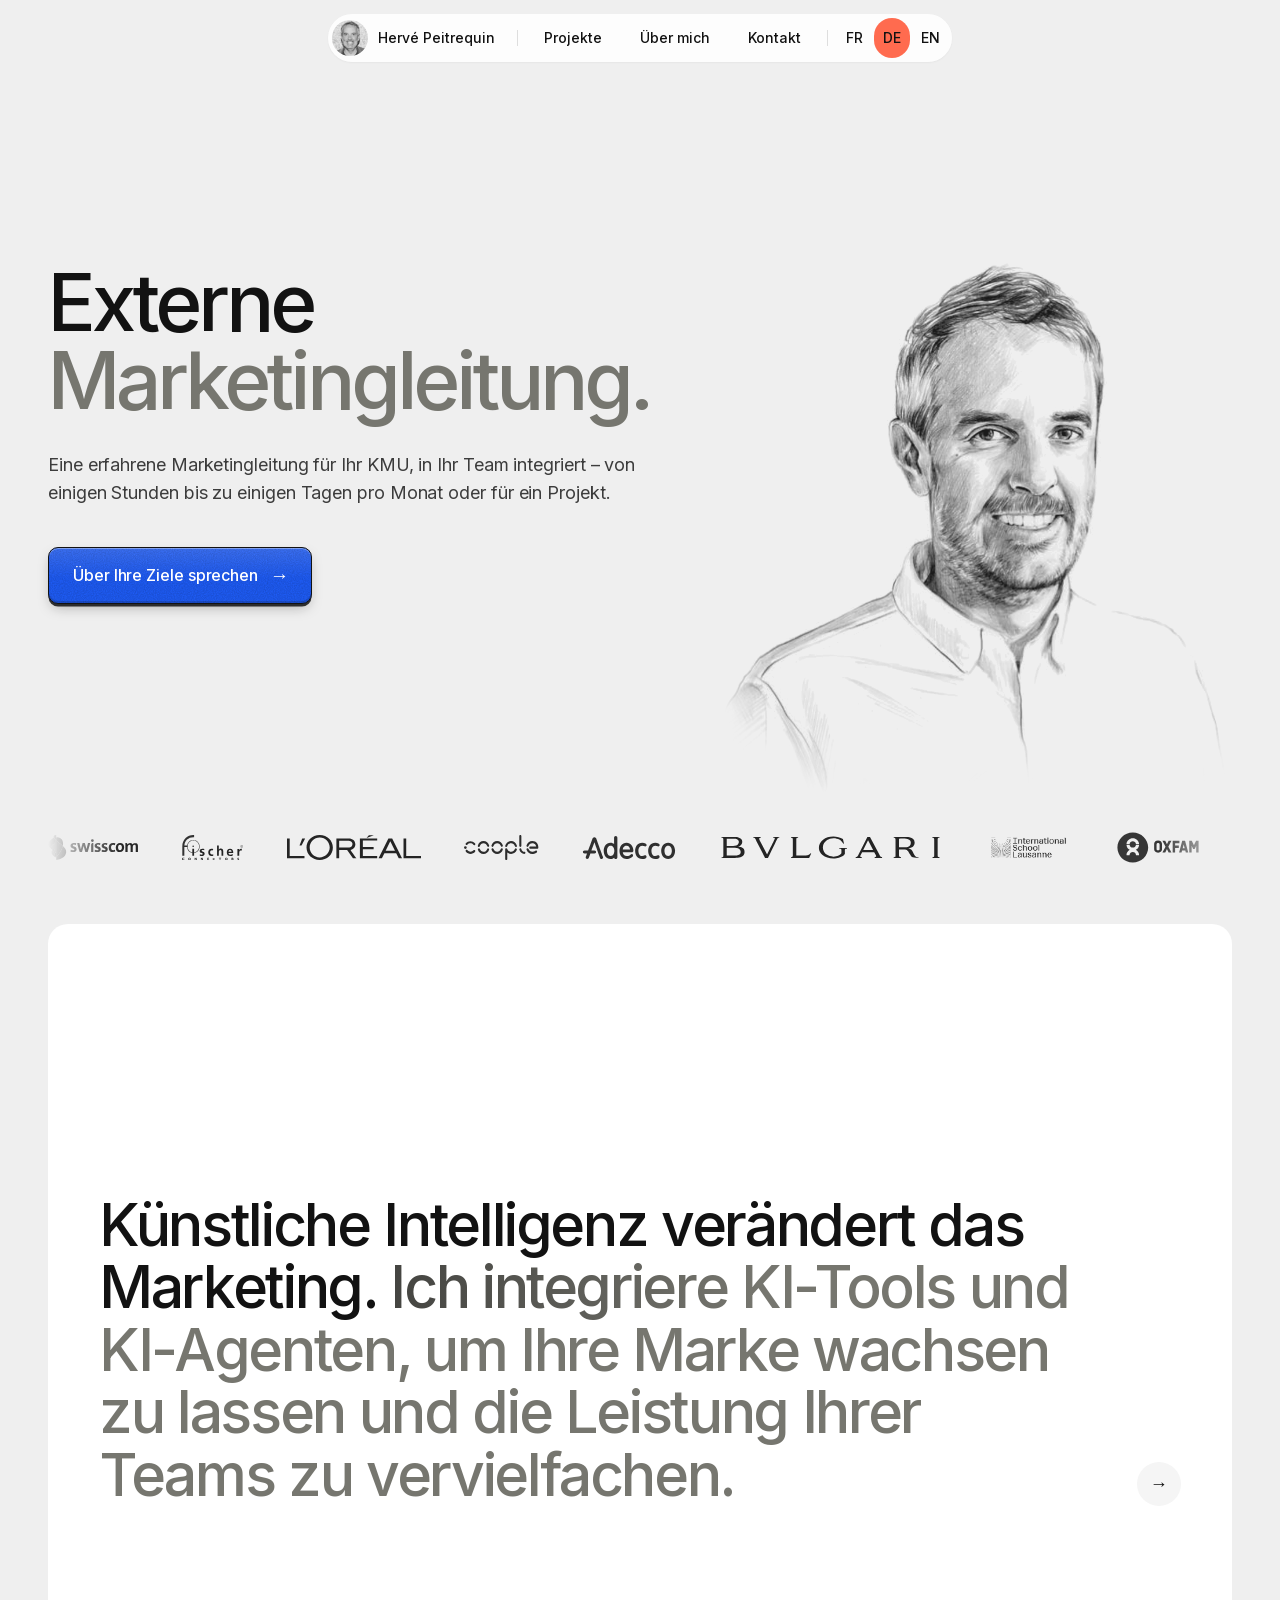
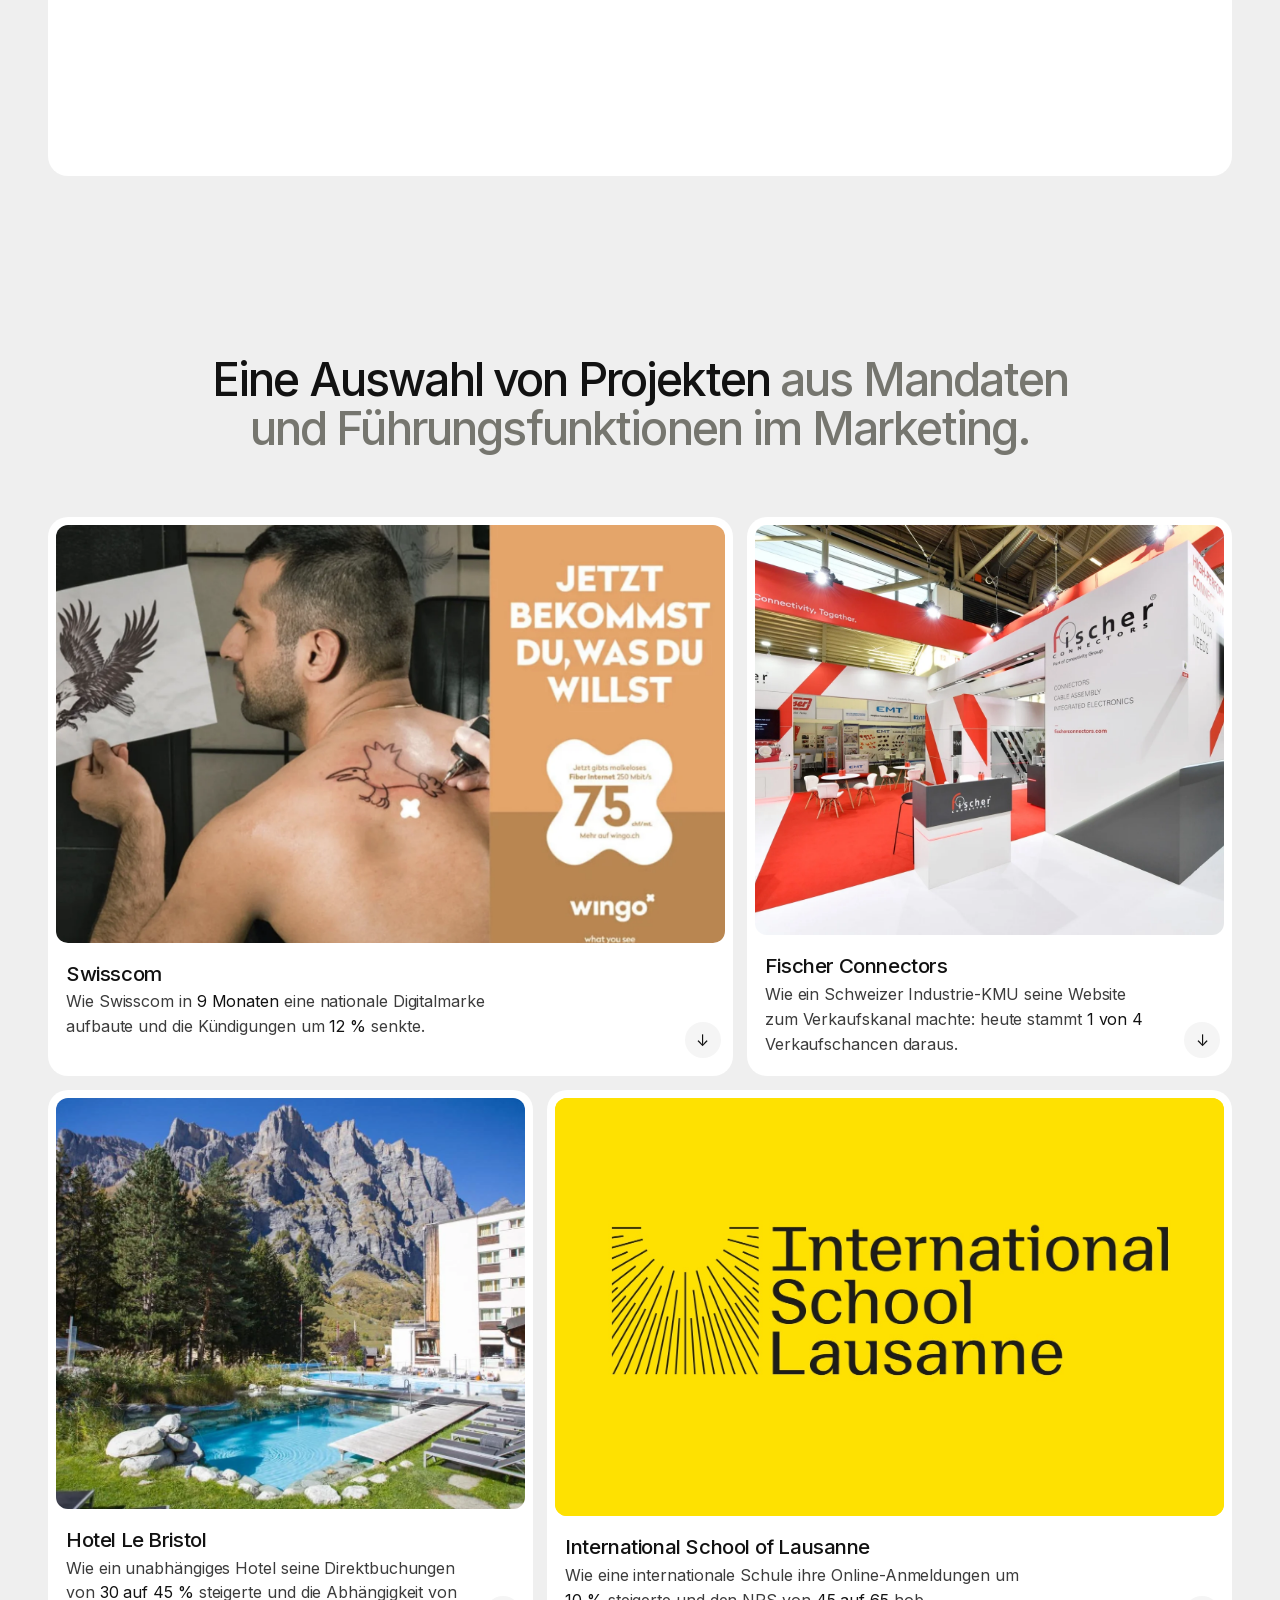
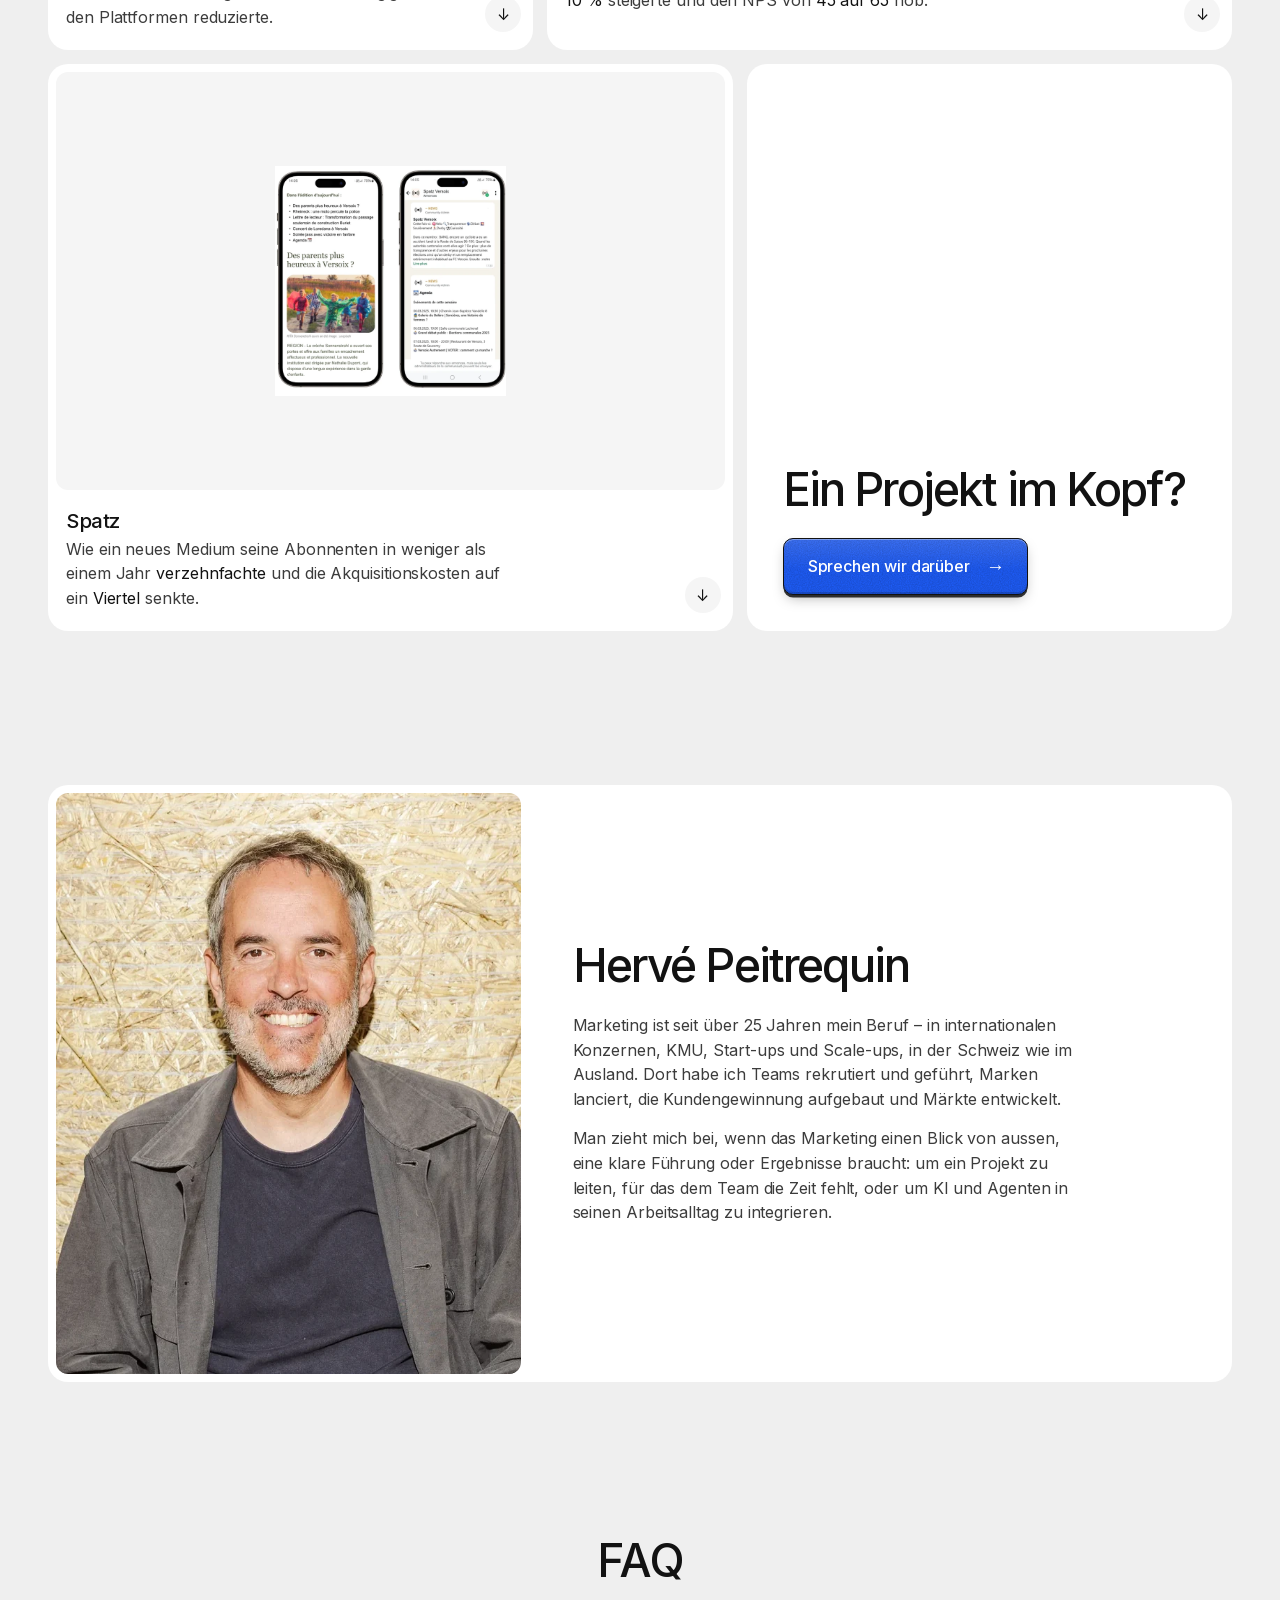
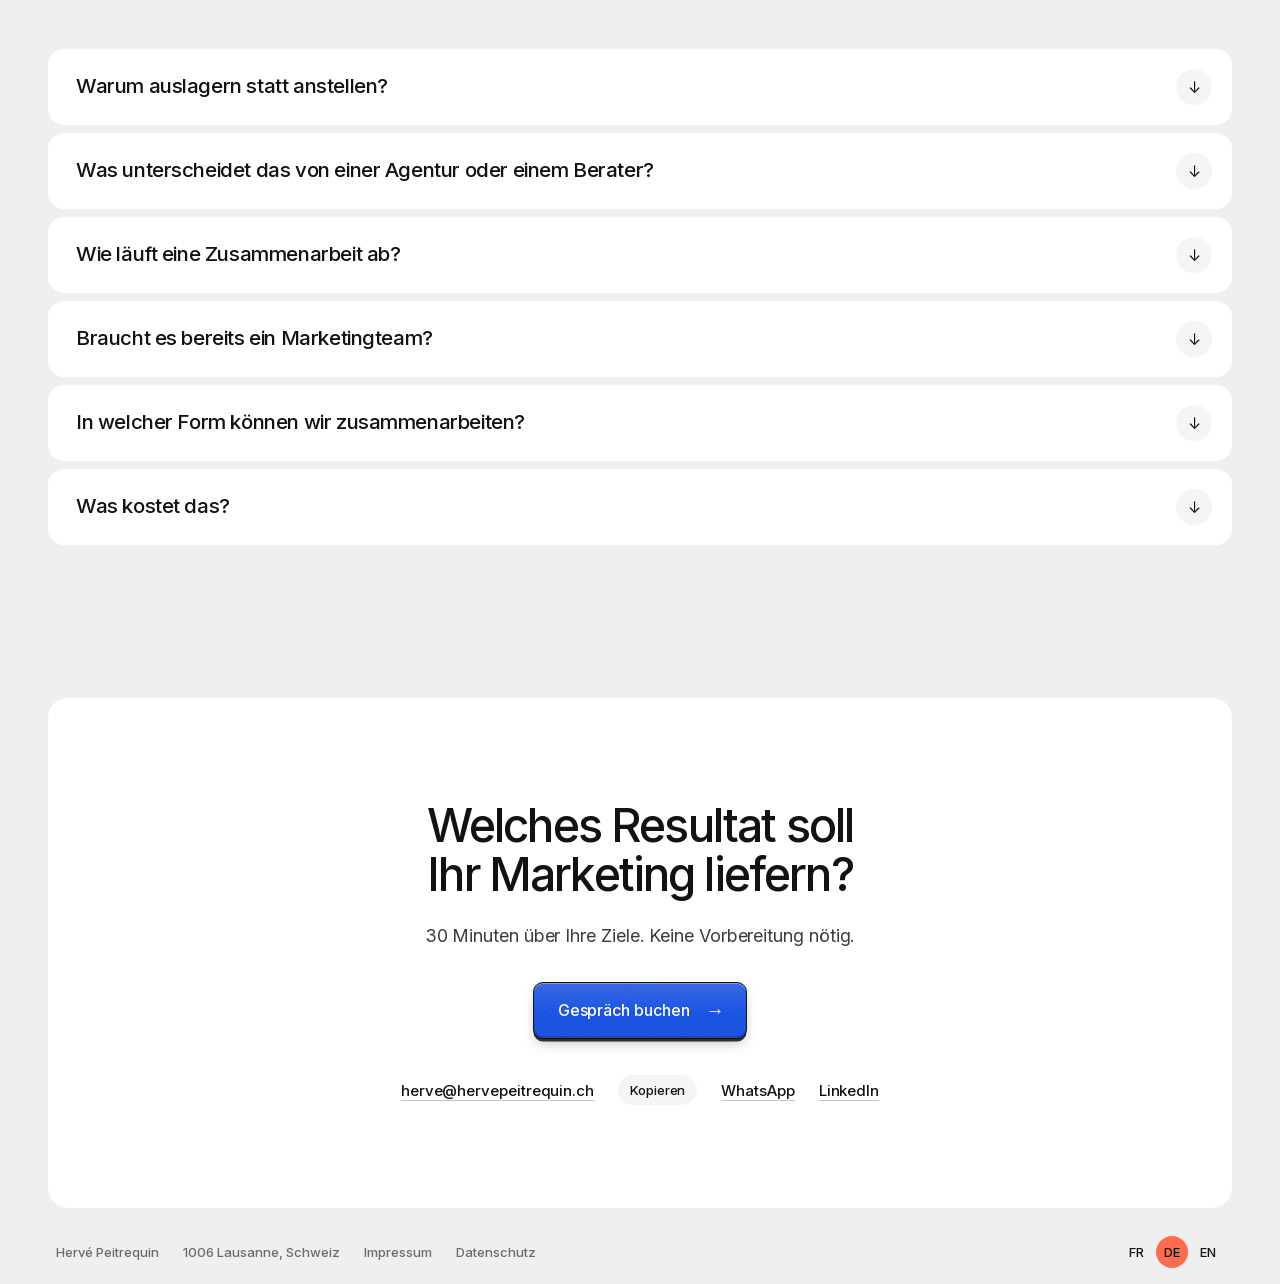
==== de/index.html @ a37f2e9f "Aperçu 1A·x — copie statique du site pour consultation publique Co-Authored-By: Claude Opus 5.5 <nor" ====
<!DOCTYPE html>
<html lang="de-CH">
<head>
<meta name="robots" content="noindex">
<meta charset="UTF-8">
<meta name="viewport" content="width=device-width, initial-scale=1.0">
<title>Externe Marketingleitung in der Schweiz | Hervé Peitrequin</title>
<meta name="description" content="Eine erfahrene Marketingleitung, einige Tage pro Monat in Ihr Team integriert, ohne eine Stelle zu schaffen. Für KMU in der Deutsch- und Westschweiz.">
<meta property="og:title" content="Externe Marketingleitung in der Schweiz | Hervé Peitrequin">
<meta property="og:description" content="Eine erfahrene Marketingleitung, einige Tage pro Monat in Ihr Team integriert, ohne eine Stelle zu schaffen. Für KMU in der Deutsch- und Westschweiz.">
<meta property="og:type" content="website">
<meta property="og:image" content="https://marketing-studio-v20.vercel.app/og-v19e.png">
<meta property="og:image:width" content="1200">
<meta property="og:image:height" content="630">
<meta property="og:site_name" content="Hervé Peitrequin">
<meta property="og:locale" content="de_CH">
<link rel="alternate" hreflang="fr" href="https://hervepeitrequin.ch/">
<link rel="alternate" hreflang="de" href="https://hervepeitrequin.ch/de/">
<link rel="alternate" hreflang="en" href="https://hervepeitrequin.ch/en/">
<link rel="alternate" hreflang="x-default" href="https://hervepeitrequin.ch/">
<link rel="icon" href="../favicon.ico?v=29" sizes="any">
<link rel="icon" type="image/svg+xml" href="../favicon-h.svg?v=29">
<link rel="icon" type="image/png" sizes="32x32" href="../favicon-h-32.png?v=29">
<link rel="apple-touch-icon" href="../apple-touch-icon-h.png?v=29">
<link rel="manifest" href="../site.webmanifest">
<meta name="theme-color" content="#EFEFEF">
<script>
/* langue auto : à l'arrivée sur « / », on suit la langue du navigateur
   (fr → reste, de → /de/, sinon → /en/). Un choix manuel dans le menu
   est mémorisé et prime ; la navigation interne ne redirige jamais. */
(function () {
  var CLE = 'langue';
  function lire() { try { return localStorage.getItem(CLE); } catch (e) { return null; } }
  document.addEventListener('click', function (e) {
    var a = e.target.closest && e.target.closest('a.lang');
    if (a) { try { localStorage.setItem(CLE, a.getAttribute('hreflang')); } catch (err) {} }
  });
  return; /* pas de redirection hors de « / » */
  if (/bot|crawl|spider|slurp|preview|facebookexternalhit|whatsapp/i.test(navigator.userAgent)) return;
  try { if (document.referrer && new URL(document.referrer).origin === location.origin) return; } catch (e) {}
  var cible = lire();
  if (!cible) {
    var langs = navigator.languages && navigator.languages.length ? navigator.languages : [navigator.language || ''];
    cible = 'en';
    for (var i = 0; i < langs.length; i++) {
      var l = String(langs[i]).toLowerCase().slice(0, 2);
      if (l === 'fr' || l === 'de' || l === 'en') { cible = l; break; }
    }
  }
  if (cible === 'de') location.replace('/de/' + location.search + location.hash);
  else if (cible === 'en') location.replace('/en/' + location.search + location.hash);
})();
</script>
<link rel="stylesheet" href="../1a.css">
<script type="application/ld+json">
{
  "@context": "https://schema.org",
  "@type": "Person",
  "name": "Hervé Peitrequin",
  "jobTitle": "Externe Marketingleitung",
  "address": { "@type": "PostalAddress", "addressLocality": "Lausanne", "addressCountry": "CH" }
}
</script>
</head>
<body class="v1a">


<!-- le menu-terminal : un petit objet d'interface, centré, collant -->
<nav class="term ui" aria-label="Hauptnavigation">
  <a class="profil" href="#" aria-label="Hervé Peitrequin — Seitenanfang">
    <img src="../images/portrait-rond.webp" alt="" width="36" height="36">
    <span class="profil-nom">Hervé Peitrequin</span>
  </a>
  <span class="sep" aria-hidden="true"></span>
  <a href="#projets" data-cible="projets">Projekte</a>
  <a href="#a-propos" data-cible="a-propos">Über mich</a>
  <a href="#contact" data-cible="contact">Kontakt</a>
  <span class="sep" aria-hidden="true"></span>
  <a class="lang" href="../" hreflang="fr" lang="fr">FR</a>
  <a class="lang langue-active" href="../de/" hreflang="de" lang="de" aria-current="page">DE</a>
  <a class="lang" href="../en/" hreflang="en" lang="en">EN</a>
</nav>

<main>

  <!-- hero -->
  <header class="hero">
    <div class="hero-centre">
      <h1 class="display"><span class="ligne">Externe</span> <span class="ligne gris">Marketingleitung.</span></h1>
      <p>Eine erfahrene Marketingleitung für Ihr KMU, in Ihr Team integriert – von einigen Stunden bis zu einigen Tagen pro Monat oder für ein Projekt.</p>
      <div class="hero-cta">
        <a class="btn" href="#contact">Über Ihre Ziele sprechen</a>
      </div>
    </div>
    <img class="hero-dessin" src="../images/portrait-dessin.webp" srcset="../images/portrait-dessin-1x.webp 880w, ../images/portrait-dessin.webp 1760w" sizes="(min-aspect-ratio: 1/1) 46vw, 80vw" width="1760" height="1868" alt="Gezeichnetes Porträt von Hervé Peitrequin">
    <div class="hero-logos" role="list" aria-label="Referenzen">
      <img role="listitem" src="../images/logos/swisscom.svg" alt="Swisscom">
      <img role="listitem" src="../images/logos/fischer.svg" alt="Fischer Connectors">
      <img role="listitem" src="../images/logos/loreal.svg" alt="L'Oréal">
      <img role="listitem" src="../images/logos/coople.svg" alt="Coople">
      <img role="listitem" src="../images/logos/adecco.svg" alt="Adecco">
      <img role="listitem" src="../images/logos/bulgari.svg" alt="Bulgari">
      <img role="listitem" src="../images/logos/isl.png" alt="International School of Lausanne" class="lg-haut">
      <img role="listitem" src="../images/logos/oxfam.svg" alt="Oxfam" class="lg-haut">
      <img role="listitem" src="../images/logos/vaud.svg" alt="Kanton Waadt" class="lg-vaud">
    </div>
  </header>

  <!-- le marketing accéléré : une carte qui se déplie -->
  <section class="ia" id="marketing-accelere" aria-label="Beschleunigtes Marketing">
    <div class="ia-carte rv">
      <button class="ia-tete" type="button" aria-expanded="false" aria-controls="ia-details">
        <span class="ia-texte">Künstliche Intelligenz verändert das Marketing. <span class="gris">Ich integriere KI-Tools und KI-Agenten, um Ihre Marke wachsen zu lassen und die Leistung Ihrer Teams zu vervielfachen.</span></span>
        <span class="ia-fleche" aria-hidden="true">→</span>
      </button>
      <div class="ia-details" id="ia-details">
        <div class="ia-in">
          <h2 class="ia-titre">Was ich anbiete</h2>
          <ul class="ia-points">
          <li><h3 class="ia-pt">Potenzial erkennen</h3><p>Ihre Marketingaufgaben, Tools und Daten durchgehen, um zu sehen, wo KI realistisch Zeit spart.</p></li>
          <li><h3 class="ia-pt">Workshop mit Ihrem Team</h3><p>Gemeinsam zwei oder drei Anwendungsfälle auswählen, priorisieren und die ersten Schritte festlegen.</p></li>
          <li><h3 class="ia-pt">Erster Prototyp</h3><p>Ein erster Workflow, an Ihren echten Fällen getestet, zeigt schnell, ob die Idee trägt.</p></li>
          <li><h3 class="ia-pt">Agentische Workflows</h3><p>Automatisches Reporting, Nachfassen von Leads, Anpassung von Inhalten in mehrere Sprachen. Jeder Workflow hat eine klare Aufgabe und eine Person, die gegenliest.</p></li>
          <li><h3 class="ia-pt">Integration in Ihre Tools</h3><p>Die Workflows sind mit den Tools verbunden, die Ihr Team bereits nutzt: CRM, Website, E-Mail, Kampagnentools.</p></li>
          <li><h3 class="ia-pt">Schulung und Begleitung</h3><p>Ihr Team lernt, diese Tools zu nutzen, zu kontrollieren und anzupassen. Datenschutz (nDSG) und Nutzungsregeln werden von Anfang an festgelegt.</p></li>
          </ul>
        </div>
      </div>
    </div>
  </section>

  <!-- après les deux slides : défilement normal -->
  <div class="suite">

  <!-- projets : cinq cas dépliables -->
  <section id="projets" data-zone="projets" aria-label="Projekte">
    <h2 class="intro rv">Eine Auswahl von Projekten <span class="gris">aus Mandaten und Führungsfunktionen im Marketing.</span></h2>
    <div class="bento">

    <article class="box depliable b-7 rv" id="wingo">
      <button class="fermer-btn" aria-controls="d-wingo">Schliessen <span class="croix">×</span></button>
      <button class="box-tete" aria-expanded="false" aria-controls="d-wingo">
        <span class="ui">Swisscom</span>
        <span class="apercu"><img src="../images/projects/wingo.webp" alt="Plakat der Wingo-Kampagne «Jetzt bekommst du, was du willst» in einem Tattoo-Studio" width="1598" height="1128" loading="lazy"></span>
        <p class="accroche">Wie Swisscom in <strong>9 Monaten</strong> eine nationale Digitalmarke aufbaute und die Kündigungen um <strong>12&nbsp;%</strong> senkte.</p>
        <span class="plus fleche" aria-hidden="true">↓</span>
      </button>
      <div class="box-detail" id="d-wingo" aria-hidden="true">
        <div>
          <div class="detail-in">
            <img src="../images/projects/wingo.webp" alt="Plakat der Wingo-Kampagne «Jetzt bekommst du, was du willst» in einem Tattoo-Studio" width="1598" height="1128" loading="lazy">
            <p class="mission">Eine nationale Digitalmarke entwickeln und lancieren.</p>
            <div class="detail-blocs-3">
              <div>
                <h3 class="ui">Ausgangslage</h3>
                <p>Mit dem Aufkommen der Billiganbieter stieg der Druck auf Swisscom — und damit das Risiko, die preissensibelsten Kunden zu verlieren. Um dieser Konkurrenz zu begegnen, ohne die Hauptmarke zu schwächen, musste der Konzern rasch ein eigenständiges Angebot für den gesamten Schweizer Markt schaffen.</p>
              </div>
              <div>
                <h3 class="ui">Beitrag</h3>
                <p>Bei Swisscom: Aufbau und Lancierung von Wingo innert weniger Monate — Positionierung, Markenentwicklung, nationale Kampagne in den drei Sprachregionen, Steuerung der Agenturen und Aufbau eines sechsköpfigen Digitalteams. Eine Retentionsstrategie auf Basis von Personas und Customer Journeys senkte anschliessend den Churn um 12&nbsp;%.</p>
              </div>
              <div>
                <h3 class="ui">Resultate</h3>
                <ul class="chiffres">
              <li>Nationale Marke in 9 Monaten lanciert</li>
              <li>25 % Bekanntheit in der Kernzielgruppe nach 6 Monaten</li>
              <li>Mehrere zehntausend Kunden im ersten Jahr gewonnen</li>
              <li>Kündigungen dank Loyalisierungsstrategie um 12 % gesenkt</li>
                </ul>
              </div>
            </div>
            <section class="campagne" aria-label="Die Lancierungskampagne">
              <h3 class="ui">Die Lancierungskampagne</h3>
              <p class="campagne-intro">Gemeinsam mit der Agentur Rod entwickelt, wurde die Kampagne integriert für Werbung, Online, Social Media und Public Relations konzipiert – konsequent auf ein einziges Versprechen ausgerichtet: «What you see is what you get».</p>
              <div class="campagne-phases">
                <figure>
                  <img src="../images/projects/wingo-teasing.webp" alt="Teaser-Plakat «Schluss damit.» mit dem Hinweis Coming soon in einem Bahnhof" width="620" height="349" loading="lazy">
                  <figcaption><span class="ui">Phase 1 · Teaser vor der Lancierung</span><p>Eine Woche lang forderte eine Kampagne ohne Absender in markigen Lettern «Schluss damit.»: das Date, das in echt weniger frisch wirkt als auf dem Profil, das Kleid, das am Model besser aussieht. Diese Lücke zwischen Versprechen und Realität, an die wir uns gewöhnt haben, griffen mehrere Medien auf, bevor klar war, wer dahintersteckt.</p></figcaption>
                </figure>
                <figure>
                  <img src="../images/projects/wingo-lancement.webp" alt="Lancierungsplakat von Wingo «Schluss damit.»: ein echter Burger neben dem Bild auf der Verpackung, Fiber Internet für 75 Franken" width="620" height="295" loading="lazy">
                  <figcaption><span class="ui">Phase 2 · Lancierung</span><p>Am 1. April 2015 gibt sich die Marke zu erkennen: Wingo, «What you see is what you get». Kein Kleingedrucktes, keine Vertragslaufzeit, dafür viel Speed und ein Preis ohne versteckte Kosten. Plakate, Inserate, Spot, Online und Social Media folgen derselben Mechanik: das Versprechen wird gehalten, genau das, was man sieht.</p></figcaption>
                </figure>
              </div>
              <figure class="video">
                <div class="video-cadre"><iframe src="https://www.youtube-nocookie.com/embed/JeYMP54jAwg?rel=0" title="Wingo — Wingo hält, was Wingo verspricht" loading="lazy" allow="accelerometer; autoplay; clipboard-write; encrypted-media; gyroscope; picture-in-picture; web-share" referrerpolicy="strict-origin-when-cross-origin" allowfullscreen></iframe></div>
                <figcaption class="ui">Der Lancierungsspot</figcaption>
              </figure>
            </section>
          </div>
        </div>
      </div>
    </article>

    <article class="box depliable b-5 rv" id="fischer">
      <button class="fermer-btn" aria-controls="d-fischer">Schliessen <span class="croix">×</span></button>
      <button class="box-tete" aria-expanded="false" aria-controls="d-fischer">
        <span class="ui">Fischer Connectors</span>
        <span class="apercu"><img src="../images/projects/fischer-connectors.webp" alt="Stand von Fischer Connectors an der Messe Electronica" width="1600" height="1120" loading="lazy"></span>
        <p class="accroche">Wie ein Schweizer Industrie-KMU seine Website zum Verkaufskanal machte: heute stammt <strong>1 von 4</strong> Verkaufschancen daraus.</p>
        <span class="plus fleche" aria-hidden="true">↓</span>
      </button>
      <div class="box-detail" id="d-fischer" aria-hidden="true">
        <div>
          <div class="detail-in">
            <img src="../images/projects/fischer-connectors.webp" alt="Stand von Fischer Connectors an der Messe Electronica" width="1600" height="1120" loading="lazy">
            <p class="mission">Digital zum Verkaufskanal machen.</p>
            <div class="detail-blocs-3">
              <div>
                <h3 class="ui">Ausgangslage</h3>
                <p>Das Schweizer Industrieunternehmen verfügte über international anerkannte Produkte, wuchs aber weitgehend über traditionelle Kanäle. Ingenieure und Einkäufer suchten ihre Lösungen längst online — ohne dass das Unternehmen sie dort abholen und in Verkaufschancen verwandeln konnte.</p>
              </div>
              <div>
                <h3 class="ui">Beitrag</h3>
                <p>Bei Fischer Connectors: Kundeninterviews, Personas, Schärfung der Positionierung und komplette Neugestaltung des digitalen Auftritts. Ein Produkt-Selektor erleichtert seither die technische Auswahl. Digital wurde so zum permanenten Kanal für qualifizierte Anfragen an den Verkauf.</p>
              </div>
              <div>
                <h3 class="ui">Resultate</h3>
                <ul class="chiffres">
              <li>300 qualifizierte Anfragen pro Jahr für den Verkauf generiert</li>
              <li>Jede vierte Verkaufschance stammt von der Website</li>
              <li>40 % Nutzung des Produkt-Selektors erreicht</li>
                </ul>
              </div>
            </div>
          </div>
        </div>
      </div>
    </article>

    <article class="box depliable b-5 rv" id="bristol">
      <button class="fermer-btn" aria-controls="d-bristol">Schliessen <span class="croix">×</span></button>
      <button class="box-tete" aria-expanded="false" aria-controls="d-bristol">
        <span class="ui">Hotel Le Bristol</span>
        <span class="apercu"><img src="../images/projects/hotel-bristol.webp" alt="Thermalbäder des Hotels Le Bristol in Leukerbad mit Blick auf die Gemmi-Felswände" width="1280" height="853" loading="lazy"></span>
        <p class="accroche">Wie ein unabhängiges Hotel seine Direktbuchungen von <strong>30 auf 45&nbsp;%</strong> steigerte und die Abhängigkeit von den Plattformen reduzierte.</p>
        <span class="plus fleche" aria-hidden="true">↓</span>
      </button>
      <div class="box-detail" id="d-bristol" aria-hidden="true">
        <div>
          <div class="detail-in">
            <img src="../images/projects/hotel-bristol.webp" alt="Thermalbäder des Hotels Le Bristol in Leukerbad mit Blick auf die Gemmi-Felswände" width="1280" height="853" loading="lazy">
            <p class="mission">Die Direktbuchungen ausbauen.</p>
            <div class="detail-blocs-3">
              <div>
                <h3 class="ui">Ausgangslage</h3>
                <p>Ein wachsender Teil der Buchungen lief über die grossen Plattformen — auf Kosten der Marge und mit zunehmender Abhängigkeit von externen Vermittlern. Das Hotel musste die Beziehung zu seinen Gästen zurückgewinnen und den Anteil der Direktbuchungen erhöhen.</p>
              </div>
              <div>
                <h3 class="ui">Beitrag</h3>
                <p>Im Rahmen eines Mandats: Neugestaltung des Buchungswegs entlang der Erwartungen der Gäste, bessere Sichtbarkeit des Hauses und einfacherer Zugang zum Angebot. Der neue Ansatz stärkte den Direktkanal und steigerte die Besucherzahlen der Website nach dem Start um 15&nbsp;%.</p>
              </div>
              <div>
                <h3 class="ui">Resultate</h3>
                <ul class="chiffres">
              <li>Direktbuchungen innert eines Jahres von 30 auf 45 % gesteigert</li>
              <li>Zehntausende Franken an Kommissionen pro Jahr eingespart</li>
              <li>15 % mehr Website-Besuche ab dem Start</li>
                </ul>
              </div>
            </div>
          </div>
        </div>
      </div>
    </article>

    <article class="box depliable b-7 rv" id="isl">
      <button class="fermer-btn" aria-controls="d-isl">Schliessen <span class="croix">×</span></button>
      <button class="box-tete" aria-expanded="false" aria-controls="d-isl">
        <span class="ui">International School of Lausanne</span>
        <span class="apercu apercu-jaune"><img src="../images/projects/isl-logo-jaune-1600.jpg" alt="Logo der International School of Lausanne, schwarz auf Gelb, mit ihrer Sonne" width="1600" height="1600" loading="lazy"></span>
        <p class="accroche">Wie eine internationale Schule ihre Online-Anmeldungen um <strong>10&nbsp;%</strong> steigerte und den NPS von <strong>45 auf 65</strong> hob.</p>
        <span class="plus fleche" aria-hidden="true">↓</span>
      </button>
      <div class="box-detail" id="d-isl" aria-hidden="true">
        <div>
          <div class="detail-in">
            <img class="detail-jaune" src="../images/projects/isl-logo-jaune-1600.jpg" alt="Logo der International School of Lausanne, schwarz auf Gelb, mit ihrer Sonne" width="1600" height="1600" loading="lazy">
            <p class="mission">Die Anziehungskraft bei lokalen Familien stärken.</p>
            <div class="detail-blocs-3">
              <div>
                <h3 class="ui">Ausgangslage</h3>
                <p>Trotz ausgezeichnetem Ruf bei internationalen Familien gelang es der Schule kaum, mehr Kinder aus der lokalen Gemeinschaft zu gewinnen. Ihr Auftritt wirkte institutionell und in die Jahre gekommen — während der gelebte Alltag modern, offen und von einer engagierten Gemeinschaft getragen war.</p>
              </div>
              <div>
                <h3 class="ui">Beitrag</h3>
                <p>In der Schule: Neupositionierung in einem Prozess mit Lehrpersonen, Schülerinnen, Schülern und Familien. Die Arbeit schärfte, was die Schule besonders macht — und übersetzte es in eine neue Identität, neue Botschaften und einen kohärenteren digitalen Auftritt mit mehr Anziehungskraft für neue Familien.</p>
              </div>
              <div>
                <h3 class="ui">Resultate</h3>
                <ul class="chiffres">
              <li>10 % mehr Online-Anmeldungen</li>
              <li>NPS von 45 auf 65 gesteigert</li>
              <li>30 % mehr Aufnahmegesuche</li>
              <li>Anteil lokaler Familien an den Neuanmeldungen von 15 auf 25 % erhöht</li>
                </ul>
              </div>
            </div>
            <section class="campagne identite" aria-label="Die neue Identität">
              <h3 class="ui">Die neue Identität</h3>
              <p class="campagne-intro">Eine Sonne, eine Schrift und ein Muster – überall eingesetzt, wo Familien der Schule begegnen: auf dem Campus, bei Schulartikeln, online.</p>
              <div class="identite-grille">
                <figure>
                  <img src="../images/projects/isl-typographie.jpg" alt="Alphabet der Schrift ISL Semi Serif, weiss und grün auf Schwarz, mit Pfeilen" width="800" height="800" loading="lazy">
                  <figcaption><span class="ui">Identität</span><p>Die Schrift ISL Semi Serif mit ihren Pfeilen</p></figcaption>
                </figure>
                <figure>
                  <img src="../images/projects/isl-soleil.jpg" alt="Edelstahlplatte mit der gravierten ISL-Sonne in einem Beet auf dem Campus" width="800" height="800" loading="lazy">
                  <figcaption><span class="ui">Identität</span><p>Die Sonne, in Edelstahl graviert</p></figcaption>
                </figure>
                <figure>
                  <img src="../images/projects/isl-motif.jpg" alt="Stofftasche mit grünem ISL-Muster und Sonnen" width="800" height="800" loading="lazy">
                  <figcaption><span class="ui">Identität</span><p>Das ISL-Muster mit seinen Sonnen auf den Schulartikeln</p></figcaption>
                </figure>
                <figure>
                  <img src="../images/projects/isl-signaletique.jpg" alt="Grauer Wegweiser: Auditorium, Reception, Library, Bus Station, mit Pfeilen" width="800" height="800" loading="lazy">
                  <figcaption><span class="ui">Campus</span><p>Die Signaletik auf dem Campus</p></figcaption>
                </figure>
                <figure>
                  <img src="../images/projects/isl-ecran.jpg" alt="Infobildschirm mit den Anlässen der Schule in Schwarz, Grün, Orange und Blau" width="800" height="800" loading="lazy">
                  <figcaption><span class="ui">Campus</span><p>Die Infobildschirme, eine Farbe pro Anlass</p></figcaption>
                </figure>
                <figure>
                  <img src="../images/projects/isl-mobile.jpg" alt="Mobile Website der ISL auf einem Smartphone: «People of ISL» und Porträts von Schülern" width="800" height="800" loading="lazy">
                  <figcaption><span class="ui">Digital</span><p>Die mobile Website, «People of ISL»</p></figcaption>
                </figure>
              </div>
            </section>
          </div>
        </div>
      </div>
    </article>

    <article class="box depliable b-7 rv" id="spatz">
      <button class="fermer-btn" aria-controls="d-spatz">Schliessen <span class="croix">×</span></button>
      <button class="box-tete" aria-expanded="false" aria-controls="d-spatz">
        <span class="ui">Spatz</span>
        <span class="apercu apercu-contenue"><img src="../images/projects/spatz.webp" alt="Spatz-App auf zwei Smartphones: lokale Ausgabe und Anzeigen-Feed von Versoix" width="640" height="640" loading="lazy"></span>
        <p class="accroche">Wie ein neues Medium seine Abonnenten in weniger als einem Jahr <strong>verzehnfachte</strong> und die Akquisitionskosten auf ein <strong>Viertel</strong> senkte.</p>
        <span class="plus fleche" aria-hidden="true">↓</span>
      </button>
      <div class="box-detail" id="d-spatz" aria-hidden="true">
        <div>
          <div class="detail-in">
            <img src="../images/projects/spatz.webp" alt="Spatz-App auf zwei Smartphones: lokale Ausgabe und Anzeigen-Feed von Versoix" width="640" height="640" loading="lazy">
            <p class="mission">Das Abo-Wachstum beschleunigen.</p>
            <div class="detail-blocs-3">
              <div>
                <h3 class="ui">Ausgangslage</h3>
                <p>Das junge Medium musste rasch beweisen, dass sein Geschäftsmodell trägt: genügend Abonnentinnen und Abonnenten gewinnen — zu Akquisitionskosten, die zu den Erträgen passen.</p>
              </div>
              <div>
                <h3 class="ui">Beitrag</h3>
                <p>Im Growth Management: eine Strategie aus Tests, konsequenter Messung und laufender Umschichtung der Budgets in die wirksamsten Kanäle. In weniger als einem Jahr verzehnfachte sich die Abonnentenzahl, die Akquisitionskosten sanken auf einen Viertel.</p>
              </div>
              <div>
                <h3 class="ui">Resultate</h3>
                <ul class="chiffres">
              <li>Abonnenten in weniger als einem Jahr verzehnfacht</li>
              <li>Basis von 1 500 auf 15 000 Abonnenten ausgebaut</li>
              <li>Akquisitionskosten von 8 auf 2 Franken geviertelt</li>
                </ul>
              </div>
            </div>
          </div>
        </div>
      </div>
    </article>

      <a class="box box-grad box-cta b-5 rv" href="#contact">
        <p class="cta-titre">Ein Projekt im Kopf?</p>
        <span class="btn">Sprechen wir darüber&nbsp;<span class="arr">→</span></span>
      </a>

    </div>
  </section>

  <!-- à propos : une bento dépliable -->
  <section class="apropos" id="a-propos" data-zone="a-propos" aria-label="Über mich">
    <div class="bio-grille">
      <div class="bio-texte rv">
        <div class="bio-tete">
          <img class="bio-photo" src="../images/portrait-serre.webp" alt="Porträt von Hervé Peitrequin" width="667" height="834" loading="lazy">
          <h2 class="titre">Hervé Peitrequin</h2>
        </div>
        <div class="bio-corps" id="bio-corps">
          <p>Marketing ist seit über 25 Jahren mein Beruf – in internationalen Konzernen, KMU, Start-ups und Scale-ups, in der Schweiz wie im Ausland. Dort habe ich Teams rekrutiert und geführt, Marken lanciert, die Kundengewinnung aufgebaut und Märkte entwickelt.</p>
          <p>Man zieht mich bei, wenn das Marketing einen Blick von aussen, eine klare Führung oder Ergebnisse braucht: um ein Projekt zu leiten, für das dem Team die Zeit fehlt, oder um KI und Agenten in seinen Arbeitsalltag zu integrieren.</p>
        </div>
        <button class="bio-plus fleche" type="button" aria-expanded="false" aria-controls="bio-corps" aria-label="Weiterlesen">↓</button>
      </div>
    </div>
  </section>

  <!-- FAQ : six bento dépliables -->
  <section class="faq" data-zone="a-propos" aria-label="FAQ">
    <h2 class="titre rv">FAQ</h2>
    <div class="bento">
      <article class="box depliable box-faq rv" id="faq-1">
        <button class="box-tete" aria-expanded="false" aria-controls="d-faq-1">
          <p class="accroche">Warum auslagern statt anstellen?</p>
          <span class="signe fleche" aria-hidden="true">↓</span>
        </button>
        <div class="box-detail" id="d-faq-1" aria-hidden="true">
          <div>
            <div class="detail-in">
              <p>Eine Marketingleitung zu rekrutieren dauert Monate und bindet Sie über Jahre — für einen Bedarf, der oft weder dauerhaft noch Vollzeit ist. Ein Mandat startet innert weniger Tage, bringt vom ersten Tag an Senior-Erfahrung mit und wird angepasst oder beendet, wie es Ihr Bedarf verlangt.</p>
            </div>
          </div>
        </div>
      </article>
      <article class="box depliable box-faq rv" id="faq-2">
        <button class="box-tete" aria-expanded="false" aria-controls="d-faq-2">
          <p class="accroche">Was unterscheidet das von einer Agentur oder einem Berater?</p>
          <span class="signe fleche" aria-hidden="true">↓</span>
        </button>
        <div class="box-detail" id="d-faq-2" aria-hidden="true">
          <div>
            <div class="detail-in">
              <p>Eine Agentur setzt Kampagnen um; ein Berater empfiehlt — und geht wieder. Ich sitze auf Ihrer Seite des Tisches: Ich gebe die Richtung vor, setze mit Ihren Teams und Agenturen um und stehe für die Resultate gerade.</p>
            </div>
          </div>
        </div>
      </article>
      <article class="box depliable box-faq rv" id="faq-3">
        <button class="box-tete" aria-expanded="false" aria-controls="d-faq-3">
          <p class="accroche">Wie läuft eine Zusammenarbeit ab?</p>
          <span class="signe fleche" aria-hidden="true">↓</span>
        </button>
        <div class="box-detail" id="d-faq-3" aria-hidden="true">
          <div>
            <div class="detail-in">
              <p>Ein erstes Gespräch von 30 Minuten über Ihre Ziele. Dann eine klare Offerte: Auftrag, Tage pro Monat, angestrebtes Resultat. Danach integriere ich mich, und es geht vorwärts — das Engagement wird angepasst oder beendet, sobald Sie es entscheiden.</p>
            </div>
          </div>
        </div>
      </article>
      <article class="box depliable box-faq rv" id="faq-4">
        <button class="box-tete" aria-expanded="false" aria-controls="d-faq-4">
          <p class="accroche">Braucht es bereits ein Marketingteam?</p>
          <span class="signe fleche" aria-hidden="true">↓</span>
        </button>
        <div class="box-detail" id="d-faq-4" aria-hidden="true">
          <div>
            <div class="detail-in">
              <p>Nein. Wenn Sie eines haben, führe ich es und bringe es weiter. Wenn nicht, stütze ich mich auf Ihre Agenturen und Partner — oder baue das schlanke Setup auf, das Sie brauchen.</p>
            </div>
          </div>
        </div>
      </article>
      <article class="box depliable box-faq rv" id="faq-5">
        <button class="box-tete" aria-expanded="false" aria-controls="d-faq-5">
          <p class="accroche">In welcher Form können wir zusammenarbeiten?</p>
          <span class="signe fleche" aria-hidden="true">↓</span>
        </button>
        <div class="box-detail" id="d-faq-5" aria-hidden="true">
          <div>
            <div class="detail-in">
              <p>Drei Formate, die sich kombinieren lassen:<br>
              <b>Laufend</b>: Ihre Marketingleitung, einige Tage pro Monat.<br>
              <b>Als Projekt</b>: eine Lancierung oder eine Neupositionierung, mit Anfang, Ende und Ziel.<br>
              <b>Als Transfer</b>: Ihr Team baut Kompetenzen auf, mit den richtigen Tools.<br>
              Das erste Gespräch von 30 Minuten dient dazu, das passende Format zu wählen.</p>
            </div>
          </div>
        </div>
      </article>
      <article class="box depliable box-faq rv" id="faq-6">
        <button class="box-tete" aria-expanded="false" aria-controls="d-faq-6">
          <p class="accroche">Was kostet das?</p>
          <span class="signe fleche" aria-hidden="true">↓</span>
        </button>
        <div class="box-detail" id="d-faq-6" aria-hidden="true">
          <div>
            <div class="detail-in">
              <p>Ein Mandat nach Mass: Sie wählen die Anzahl Tage, die Dauer und den Umfang – und passen sie an, wenn sich Ihr Bedarf ändert. Die Erfahrung einer Senior-Marketingleitung zum Preis einiger Tage pro Monat, ohne Vollzeitlohn und ohne Sozialabgaben. Ein beziffertes Angebot folgt nach dem ersten Gespräch.</p>
            </div>
          </div>
        </div>
      </article>
    </div>
  </section>

  <!-- contact -->
  <section class="contact" id="contact" data-zone="contact" aria-label="Kontakt">
    <div class="centre">
      <h2 class="titre rv">Welches Resultat soll Ihr Marketing liefern?</h2>
      <p class="rv">30 Minuten über Ihre Ziele. Keine Vorbereitung nötig.</p>
      <a class="btn rv" href="#" data-link="booking">Gespräch buchen&nbsp;<span class="arr">→</span></a>
      <p class="voies rv">
        <a class="lien" href="#" data-link="email" data-courriel>herve (at) hervepeitrequin.ch</a>
        <button class="copier" data-copier="" data-courriel data-copie="Kopiert ✓">Kopieren</button>
        <a class="lien" href="#" data-link="whatsapp">WhatsApp</a>
        <a class="lien" href="#" data-link="linkedin">LinkedIn</a>
      </p>
    </div>
    <footer>
      <p class="ui">
        <span>Hervé Peitrequin</span>
        <span>1006 Lausanne, Schweiz</span>
        <a href="../de/impressum.html">Impressum</a>
        <a href="../de/datenschutz.html">Datenschutz</a>
        <span class="langues" role="group" aria-label="Sprache">
          <a class="lang" href="../" hreflang="fr" lang="fr">FR</a>
          <a class="lang langue-active" href="../de/" hreflang="de" lang="de" aria-current="page">DE</a>
          <a class="lang" href="../en/" hreflang="en" lang="en">EN</a>
        </span>
      </p>
    </footer>
  </section>

  </div>

</main>


<script src="../config.js"></script>
<script>
/* la version allemande adapte le message WhatsApp pré-rempli */
window.SITE.whatsapp = "https://wa.me/" + window.SITE.whatsappNumero + "?text=" + encodeURIComponent("Guten Tag, ich würde gerne über ein Marketingprojekt für unsere Organisation sprechen.");
</script>
<script src="../home.js"></script>
<script>
/* bio sur mobile : un extrait, la suite au toucher — toute la bento
   ouvre et referme, pas seulement la flèche (un glisser n'est pas un toucher) */
(function () {
  var b = document.querySelector('.bio-plus'), t = document.querySelector('.bio-texte');
  if (!b || !t) return;
  var px = 0, py = 0;
  t.addEventListener('pointerdown', function (e) { px = e.clientX; py = e.clientY; });
  t.addEventListener('click', function (e) {
    if (getComputedStyle(b).display === 'none') return; /* laptop : tout est déjà visible */
    if (e.target.closest('a')) return;
    if (e.detail && (Math.abs(e.clientX - px) > 8 || Math.abs(e.clientY - py) > 8)) return;
    var ouvert = t.classList.toggle('bio-ouverte');
    b.setAttribute('aria-expanded', ouvert ? 'true' : 'false');
  });
})();
</script>

</body>
</html>
---- 1a.css ----
/* ============================================================
   1A — feuille unique, sobre, inspirée d'intmagic.com
   (remplace home.css + v36.css sur FR, DE et EN)

   · fond gris clair uni, sans trame ; les bento sont BLANCHES,
     posées dessus, sans filet ni surlignage
   · une seule police (Inter), des tailles peu nombreuses ; les
     grands titres en deux tons — encre puis gris —, le petit texte
     en encre
   · la couleur seulement par touches, avec un rôle fixe :
     voir le CODE COULEUR du bloc 1A·b en fin de fichier
   · beaucoup d'air : sections larges, images mises en avant
   ============================================================ */
@font-face { font-family: 'Inter'; font-style: normal; font-weight: 400; font-display: swap; src: url('fonts/inter-400-latin.woff2') format('woff2'); unicode-range: U+0000-00FF, U+0131, U+0152-0153, U+02BB-02BC, U+02C6, U+02DA, U+02DC, U+0304, U+0308, U+0329, U+2000-206F, U+20AC, U+2122, U+2191, U+2193, U+2212, U+2215, U+FEFF, U+FFFD; }
@font-face { font-family: 'Inter'; font-style: normal; font-weight: 400; font-display: swap; src: url('fonts/inter-400-latin-ext.woff2') format('woff2'); unicode-range: U+0100-02BA, U+02BD-02C5, U+02C7-02CC, U+02CE-02D7, U+02DD-02FF, U+0304, U+0308, U+0329, U+1D00-1DBF, U+1E00-1E9F, U+1EF2-1EFF, U+2020, U+20A0-20AB, U+20AD-20C0, U+2113, U+2C60-2C7F, U+A720-A7FF; }
@font-face { font-family: 'Inter'; font-style: normal; font-weight: 500; font-display: swap; src: url('fonts/inter-500-latin.woff2') format('woff2'); unicode-range: U+0000-00FF, U+0131, U+0152-0153, U+02BB-02BC, U+02C6, U+02DA, U+02DC, U+0304, U+0308, U+0329, U+2000-206F, U+20AC, U+2122, U+2191, U+2193, U+2212, U+2215, U+FEFF, U+FFFD; }
@font-face { font-family: 'Inter'; font-style: normal; font-weight: 500; font-display: swap; src: url('fonts/inter-500-latin-ext.woff2') format('woff2'); unicode-range: U+0100-02BA, U+02BD-02C5, U+02C7-02CC, U+02CE-02D7, U+02DD-02FF, U+0304, U+0308, U+0329, U+1D00-1DBF, U+1E00-1E9F, U+1EF2-1EFF, U+2020, U+20A0-20AB, U+20AD-20C0, U+2113, U+2C60-2C7F, U+A720-A7FF; }
@font-face { font-family: 'Inter'; font-style: normal; font-weight: 600; font-display: swap; src: url('fonts/inter-600-latin.woff2') format('woff2'); unicode-range: U+0000-00FF, U+0131, U+0152-0153, U+02BB-02BC, U+02C6, U+02DA, U+02DC, U+0304, U+0308, U+0329, U+2000-206F, U+20AC, U+2122, U+2191, U+2193, U+2212, U+2215, U+FEFF, U+FFFD; }
@font-face { font-family: 'Inter'; font-style: normal; font-weight: 600; font-display: swap; src: url('fonts/inter-600-latin-ext.woff2') format('woff2'); unicode-range: U+0100-02BA, U+02BD-02C5, U+02C7-02CC, U+02CE-02D7, U+02DD-02FF, U+0304, U+0308, U+0329, U+1D00-1DBF, U+1E00-1E9F, U+1EF2-1EFF, U+2020, U+20A0-20AB, U+20AD-20C0, U+2113, U+2C60-2C7F, U+A720-A7FF; }

:root {
  --fond: #EFEFEF;
  --carte: #FFFFFF;
  --creux: #F5F5F5;          /* fond d'image contenue, pastilles neutres */
  --encre: #121212;
  --texte: #3C3C3C;          /* texte courant dans les cartes */
  --gris: #8E8E8E;           /* la seconde voix des grands titres */
  --gris-fonce: #6B6B6B;     /* accroches (assez contrasté pour du 20px) */

  /* les trois couleurs exactes de l'illustration de maas.engineering
     (fichier source sRGB, sans profil) */
  --jaune: #FFB21A;
  --bleu: #1E5DFF;            /* repli sRGB du bleu maas */
  --bleu-survol: #124EFB;
  --rouge: #FF531B;

  --police: 'Inter', -apple-system, BlinkMacSystemFont, 'Helvetica Neue', Arial, sans-serif;

  /* 5 tailles */
  --t-display: clamp(44px, 6.6vw, 96px);
  --t-titre: clamp(30px, 3.6vw, 52px);
  --t-moyen: clamp(19px, 1.6vw, 23px);
  --t-texte: 16px;
  --t-label: 13px;

  --marge: clamp(16px, 4vw, 48px);
  --large: 1240px;
  --section: clamp(96px, 12vw, 176px);
  --rayon: 20px;
  --rayon-int: 12px;
  --gap: 14px;
}@supports (color: oklch(0 0 0)) {
  /* le bleu exact des boutons et liens de maas.engineering
     (--app-color-accent-bg-solid / -hover) */
  :root { --bleu: oklch(0.56 0.26 264); --bleu-survol: oklch(0.52 0.26 264); }
}

*, *::before, *::after { box-sizing: border-box; }
html { -webkit-text-size-adjust: 100%; scroll-behavior: smooth; }
body {
  margin: 0;
  background: var(--fond);
  color: var(--encre);
  font-family: var(--police);
  font-size: var(--t-texte);
  line-height: 1.55;
  letter-spacing: -0.005em;
  -webkit-font-smoothing: antialiased;
  -moz-osx-font-smoothing: grayscale;
  text-rendering: optimizeLegibility;
}
img { display: block; max-width: 100%; height: auto; }
h1, h2, h3, p, ul { margin: 0; }
ul { padding: 0; list-style: none; }
a { color: inherit; }
button { font: inherit; color: inherit; }
::selection { background: var(--bleu); color: #fff; }
:focus-visible { outline: 2px solid var(--bleu); outline-offset: 3px; }

.gris { color: var(--gris); }
.insecable { white-space: nowrap; }

/* les registres */
.display, .titre, .intro, .ia-texte, .mission {
  font-weight: 600;
  letter-spacing: -0.04em;
  text-wrap: balance;
}
.ui { font-size: var(--t-label); font-weight: 500; letter-spacing: 0; }

/* apparition au défilement (inchangée) */
.rv { opacity: 0; transform: translateY(16px); transition: opacity 0.6s ease, transform 0.6s cubic-bezier(.2,.7,.2,1); }
.rv.vu { opacity: 1; transform: none; }
@media (prefers-reduced-motion: reduce) {
  html { scroll-behavior: auto; }
  .rv { opacity: 1; transform: none; transition: none; }
}

/* ------------------------------------------------------------
   MENU — la même pilule, trois entrées
   ------------------------------------------------------------ */
.term {
  position: fixed;
  top: 14px;
  left: 50%;
  transform: translateX(-50%);
  z-index: 50;
  display: flex;
  gap: 2px;
  padding: 4px;
  background: rgba(255, 255, 255, 0.86);
  -webkit-backdrop-filter: blur(16px);
  backdrop-filter: blur(16px);
  border-radius: 999px;
  box-shadow: 0 1px 2px rgba(0, 0, 0, 0.04);
}
.term a {
  display: inline-flex;
  align-items: center;
  gap: 8px;
  padding: 9px 18px;
  border-radius: 999px;
  font-size: 14px;
  font-weight: 500;
  text-decoration: none;
  color: var(--encre);
  white-space: nowrap;
  transition: background-color 0.2s ease;
}
.term a::before {
  content: "";
  width: 6px;
  height: 6px;
  margin-left: -14px;
  border-radius: 50%;
  background: var(--rouge);
  opacity: 0;
  transition: opacity 0.2s ease, margin 0.2s ease;
}
.term a:hover { background: var(--creux); }
.term .sep { align-self: center; width: 1px; height: 16px; margin: 0 6px; background: rgba(0, 0, 0, 0.12); }
.term a.lang { width: 36px; padding: 9px 0; justify-content: center; }
.term a.lang::before { content: none; }
.term a.lang.langue-active, .term a.lang.langue-active:hover { background: var(--jaune); }
.term a.actif::before { opacity: 1; margin-left: 0; }
@media (max-width: 479px) {
  .term { top: 10px; gap: 0; max-width: calc(100vw - 16px); }
  .term a { padding: 9px 10px; font-size: 13px; }
  .term a.lang { width: 32px; }
  .term .sep { margin: 0 3px; }
}

/* ------------------------------------------------------------
   BOUTONS ET LIENS
   ------------------------------------------------------------ */
.btn {
  display: inline-flex;
  align-items: center;
  justify-content: center;
  gap: 8px;
  padding: 14px 24px;
  border-radius: 999px;
  background: var(--bleu);
  color: #fff;
  font-size: 15px;
  font-weight: 500;
  text-decoration: none;
  transition: background-color 0.2s ease;
}
.btn:hover { background: var(--bleu-survol); }
.lien {
  font-weight: 500;
  text-decoration: underline;
  text-decoration-thickness: 1px;
  text-underline-offset: 4px;
  text-decoration-color: rgba(18, 18, 18, 0.25);
  transition: text-decoration-color 0.2s ease;
}
.lien:hover { text-decoration-color: var(--encre); }
.arr { display: inline-block; }

/* ------------------------------------------------------------
   SECTIONS — un axe central, beaucoup d'air
   ------------------------------------------------------------ */
main > section, .suite > section { padding: var(--section) var(--marge) 0; }
main > section > *,
.suite > section > *,
.hero-centre { width: 100%; max-width: var(--large); margin-inline: auto; }

/* l'en-tête de section : grand titre en deux tons, aligné à gauche */
.intro, .faq > .titre {
  max-width: var(--large);
  margin-bottom: clamp(40px, 5vw, 72px);
  font-size: var(--t-titre);
  line-height: 1.06;
}
#projets > .intro { padding-right: min(30%, 360px); }

/* ------------------------------------------------------------
   HERO — plein écran, le titre seul au centre
   ------------------------------------------------------------ */
.hero { padding: 0 var(--marge); }
.hero-centre {
  min-height: 100vh;
  min-height: 100svh;
  display: flex;
  flex-direction: column;
  align-items: center;
  justify-content: center;
  gap: 32px;
  padding: 96px 0 72px;
  text-align: center;
}
.hero h1 {
  font-size: var(--t-display);
  line-height: 0.98;
  letter-spacing: -0.05em;
}
.hero h1 .ligne { display: block; }
@media (min-width: 900px) { .hero h1 .ligne { white-space: nowrap; } }
.hero p {
  max-width: 34em;
  font-size: 18px;
  line-height: 1.55;
  color: var(--texte);
  text-wrap: pretty;
}
.hero-cta { display: flex; align-items: center; gap: 28px; flex-wrap: wrap; justify-content: center; margin-top: 8px; }
.hero-cta .lien { font-size: 15px; }

/* ------------------------------------------------------------
   BENTO — blanches sur le gris, sans filet, sans surlignage
   ------------------------------------------------------------ */
.bento { display: grid; grid-template-columns: repeat(12, minmax(0, 1fr)); gap: var(--gap); }
.box { position: relative; background: var(--carte); border-radius: var(--rayon); color: var(--encre); }
.b-7 { grid-column: span 7; }
.b-5 { grid-column: span 5; }
.depliable { cursor: pointer; }
.depliable.ouverte { grid-column: 1 / -1; cursor: default; }

.box-tete {
  all: unset;
  box-sizing: border-box;
  display: flex;
  flex-direction: column;
  width: 100%;
  height: 100%;
  cursor: pointer;
}
.box-tete:focus-visible { outline: 2px solid var(--bleu); outline-offset: 3px; border-radius: var(--rayon); }

/* la pastille flèche : neutre au repos, rouge au survol de la carte */
.fleche {
  display: inline-grid;
  place-items: center;
  flex: none;
  width: 36px;
  height: 36px;
  border-radius: 50%;
  background: var(--creux);
  color: var(--encre);
  font-size: 16px;
  line-height: 1;
  transition: background-color 0.2s ease, color 0.2s ease, transform 0.3s ease;
}

/* ---- projets ---- */
#projets .box { padding: 8px; }
#projets .box-tete { display: grid; grid-template-columns: 1fr auto; grid-template-rows: auto auto 1fr; column-gap: 16px; }
#projets .apercu {
  grid-column: 1 / -1;
  grid-row: 1;
  overflow: hidden;
  border-radius: var(--rayon-int);
  background: var(--creux);
  aspect-ratio: 16 / 10;
}
#projets .b-5 .apercu { aspect-ratio: 8 / 7; }   /* même hauteur que la b-7 voisine */
#projets .apercu img { width: 100%; height: 100%; object-fit: cover; transition: transform 0.6s cubic-bezier(.2,.7,.2,1); }
#projets .apercu-contenue img { object-fit: contain; padding: 14%; }
#projets .depliable:not(.ouverte):hover .apercu img { transform: scale(1.025); }
#projets .box-tete > .ui { grid-column: 1; grid-row: 2; padding: 18px 10px 6px; color: var(--encre); }
#projets .accroche {
  grid-column: 1; grid-row: 3;
  padding: 0 10px 12px;
  max-width: 30em;
  font-size: var(--t-moyen);
  font-weight: 500;
  line-height: 1.3;
  letter-spacing: -0.02em;
  color: var(--gris-fonce);
  text-wrap: pretty;
}
#projets .accroche strong { font-weight: 500; color: var(--encre); }
#projets .plus { grid-column: 2; grid-row: 2 / 4; align-self: end; margin: 0 4px 10px 0; }
#projets .depliable:not(.ouverte):hover .plus { background: var(--rouge); color: #fff; }
#projets .depliable.ouverte .apercu,
#projets .depliable.ouverte .accroche,
#projets .depliable.ouverte .plus { display: none; }
#projets .depliable.ouverte .box-tete > .ui { padding-top: 14px; }

/* fermer : une petite pilule en haut à droite de la carte ouverte */
.fermer-btn {
  all: unset;
  box-sizing: border-box;
  position: absolute;
  top: 14px;
  right: 14px;
  z-index: 2;
  display: none;
  align-items: center;
  gap: 8px;
  padding: 8px 14px;
  border-radius: 999px;
  background: var(--creux);
  font-size: var(--t-label);
  font-weight: 500;
  cursor: pointer;
  transition: background-color 0.2s ease;
}
.fermer-btn:hover { background: #E6E6E6; }
.fermer-btn .croix { font-size: 1.3em; line-height: 1; }
.depliable.ouverte .fermer-btn { display: inline-flex; }

/* le détail : se déplie en hauteur (piloté en JS) */
.box-detail { overflow: hidden; max-height: 0; transition: max-height 0.55s cubic-bezier(.2,.7,.2,1); }
.detail-in { display: flex; flex-direction: column; gap: clamp(28px, 3.4vw, 48px); padding: 12px 10px clamp(20px, 3vw, 40px); }
.detail-in > img { width: 100%; max-height: 72vh; object-fit: cover; border-radius: var(--rayon-int); }
#isl .detail-in > img, #spatz .detail-in > img { object-fit: contain; max-height: 420px; padding: 6%; background: var(--creux); }
.mission { font-size: var(--t-titre); line-height: 1.06; max-width: 18em; }
.detail-blocs-3 { display: grid; grid-template-columns: repeat(3, minmax(0, 1fr)); gap: clamp(24px, 3.4vw, 56px); }
.detail-blocs-3 h3.ui { margin-bottom: 12px; color: var(--gris); }
.detail-blocs-3 p, .chiffres li { color: var(--texte); }
.chiffres li { position: relative; padding-left: 18px; }
.chiffres li + li { margin-top: 8px; }
.chiffres li::before { content: "–"; position: absolute; left: 0; color: var(--gris); }

/* la carte d'appel en fin de projets */
.box-cta {
  display: flex;
  flex-direction: column;
  align-items: flex-start;
  justify-content: flex-end;
  gap: 24px;
  padding: clamp(24px, 2.8vw, 40px);
  text-decoration: none;
  min-height: 260px;
}
#projets .box-cta { padding: clamp(24px, 2.8vw, 40px); }
.cta-titre { font-size: var(--t-titre); font-weight: 600; line-height: 1.06; letter-spacing: -0.04em; }

/* ------------------------------------------------------------
   LE MARKETING ACCÉLÉRÉ — une carte blanche qui se déplie
   ------------------------------------------------------------ */
.ia { padding-top: 0; }
.ia-carte { background: var(--carte); border-radius: var(--rayon); cursor: pointer; --pad: clamp(24px, 4vw, 56px); }
.ia-tete {
  display: flex;
  align-items: flex-end;
  justify-content: space-between;
  gap: 32px;
  width: 100%;
  padding: var(--pad);
  background: none;
  border: 0;
  border-radius: var(--rayon);
  text-align: left;
  cursor: pointer;
}
.ia-texte { max-width: 24em; font-size: var(--t-titre); line-height: 1.1; text-wrap: pretty; }
.ia-fleche { width: 44px; height: 44px; display: grid; place-items: center; flex: none; border-radius: 50%; background: var(--creux); font-size: 18px; transition: transform 0.3s ease, background-color 0.2s ease, color 0.2s ease; }
.ia-carte:hover .ia-fleche { background: var(--rouge); color: #fff; }
.ia-carte.ouverte .ia-fleche { transform: rotate(90deg); }
.ia-details { display: grid; grid-template-rows: 0fr; opacity: 0; visibility: hidden; transition: grid-template-rows 0.3s ease-out, opacity 0.3s ease-out, visibility 0s linear 0.3s; }
.ia-carte.ouverte .ia-details { grid-template-rows: 1fr; opacity: 1; visibility: visible; transition: grid-template-rows 0.3s ease-out, opacity 0.3s ease-out, visibility 0s; }
.ia-in { min-height: 0; overflow: hidden; }
.ia-titre { margin: 0 var(--pad) 24px; font-size: var(--t-label); font-weight: 500; color: var(--gris); }
.ia-points { display: grid; grid-template-columns: repeat(3, minmax(0, 1fr)); gap: 32px 40px; padding: 0 var(--pad) var(--pad); }
.ia-points h3 { margin-bottom: 6px; font-size: var(--t-texte); font-weight: 600; }
.ia-points p { color: var(--texte); }

/* ------------------------------------------------------------
   À PROPOS — bio | références
   ------------------------------------------------------------ */
.bio-grille { display: grid; grid-template-columns: 7fr 5fr; gap: var(--gap); }
.bio-texte, .refs { background: var(--carte); border-radius: var(--rayon); padding: clamp(24px, 3vw, 40px); }
.bio-texte { display: flex; flex-direction: column; gap: 28px; }
.bio-texte > .ui, .refs > .ui { color: var(--gris); }
.bio-tete { display: flex; align-items: flex-end; gap: 24px; }
.bio-photo { width: clamp(120px, 14vw, 180px); aspect-ratio: 4 / 5; object-fit: cover; border-radius: var(--rayon-int); }
.bio-tete .titre { font-size: var(--t-titre); line-height: 1.02; }
.bio-corps { display: flex; flex-direction: column; gap: 14px; max-width: 36em; color: var(--texte); }
.bio-plus { display: none; }
.refs { display: flex; flex-direction: column; gap: 28px; }
.refs-grille { flex: 1; display: grid; grid-template-columns: repeat(2, 1fr); gap: 8px; }
.refs-grille img {
  width: 100%;
  height: 84px;
  padding: 24px 28px;
  object-fit: contain;
  background: var(--creux);
  border-radius: var(--rayon-int);
  filter: grayscale(1);
  opacity: 0.85;
}
.refs-grille img.lg-haut { padding: 18px 28px; }

/* ------------------------------------------------------------
   FAQ — des cartes blanches empilées
   ------------------------------------------------------------ */
.faq .bento { grid-template-columns: 1fr; gap: 8px; }
.box-faq { border-radius: 16px; }
.box-faq .box-tete { flex-direction: row; align-items: center; justify-content: space-between; gap: 24px; padding: 20px 20px 20px 28px; }
.box-faq .accroche { font-size: var(--t-moyen); font-weight: 500; line-height: 1.3; letter-spacing: -0.02em; }
.box-faq:hover .signe { background: var(--rouge); color: #fff; }
.box-faq.ouverte .signe { transform: rotate(180deg); background: var(--creux); color: var(--encre); }
.box-faq .detail-in { padding: 0 28px 28px; }
.box-faq .detail-in p { max-width: 46em; color: var(--texte); }

/* ------------------------------------------------------------
   CONTACT + PIED
   ------------------------------------------------------------ */
.contact { padding-bottom: var(--marge); }
.contact .centre {
  display: flex;
  flex-direction: column;
  align-items: center;
  gap: 24px;
  padding: clamp(56px, 8vw, 120px) var(--marge);
  background: var(--carte);
  border-radius: var(--rayon);
  text-align: center;
}
.contact .titre { max-width: 16em; font-size: var(--t-titre); line-height: 1.06; }
.contact .centre > p:not(.voies) { color: var(--texte); font-size: 18px; }
.contact .btn { margin-top: 8px; }
.voies { display: flex; flex-wrap: wrap; justify-content: center; align-items: center; gap: 10px 24px; margin-top: 12px; font-size: 15px; }
.copier {
  all: unset;
  cursor: pointer;
  padding: 5px 12px;
  border-radius: 999px;
  background: var(--creux);
  font-size: var(--t-label);
  font-weight: 500;
}
.copier:hover { background: #E6E6E6; }
footer { max-width: var(--large); margin: 0 auto; padding: 28px 8px 16px; }
footer .ui { display: flex; flex-wrap: wrap; align-items: center; gap: 8px 24px; color: var(--gris-fonce); }
footer a { text-decoration: none; }
footer a:hover { color: var(--encre); }
.langues { display: inline-flex; gap: 4px; margin-left: auto; }
.langues .lang { display: inline-grid; place-items: center; width: 32px; height: 32px; border-radius: 50%; color: var(--encre); }
.langues .lang:hover { background: var(--carte); }
.langues .lang.langue-active { background: var(--jaune); color: var(--encre); }

/* ------------------------------------------------------------
   TABLETTE ET MOBILE
   ------------------------------------------------------------ */
@media (max-width: 1099px) {
  .ia-points { grid-template-columns: repeat(2, minmax(0, 1fr)); }
}
@media (max-width: 899px) {
  :root { --section: clamp(80px, 18vw, 120px); }
  .b-7, .b-5 { grid-column: 1 / -1; }
  #projets .b-5 .apercu { aspect-ratio: 16 / 10; }
  #projets > .intro { padding-right: 0; }
  .detail-blocs-3 { grid-template-columns: 1fr; }
  .bio-grille { grid-template-columns: 1fr; }
  .box-cta { min-height: 0; }
  .ia-tete { flex-direction: column; align-items: stretch; }
  .ia-fleche { align-self: flex-end; }
  /* bio : un extrait, la suite au toucher */
  .bio-texte { cursor: pointer; }
  .bio-corps { max-height: 9.5em; overflow: hidden; -webkit-mask-image: linear-gradient(#000 55%, transparent); mask-image: linear-gradient(#000 55%, transparent); }
  .bio-ouverte .bio-corps { max-height: none; -webkit-mask-image: none; mask-image: none; }
  .bio-plus { display: inline-grid; align-self: flex-start; border: 0; cursor: pointer; }
  .bio-ouverte .bio-plus { transform: rotate(180deg); }
  .langues { margin-left: 0; }
}
@media (max-width: 639px) {
  :root { --gap: 10px; --rayon: 18px; }
  .ia-points { grid-template-columns: 1fr; gap: 20px; }
  .hero-cta { flex-direction: column; gap: 20px; }
  .hero p { font-size: 17px; }
  .bio-tete { flex-direction: column; align-items: flex-start; gap: 18px; }
  .box-faq .box-tete { padding: 16px 14px 16px 20px; }
  .box-faq .detail-in { padding: 0 20px 22px; }
  .fermer-btn { top: 10px; right: 10px; }
}

/* ============================================================
   1A·b — ce qui était centré le reste, et un CODE COULEUR :
   chaque couleur a un rôle, toujours le même, partout
     BLEU   = agir        boutons, flèches au survol (ce qui s'ouvre)
     JAUNE  = vous êtes ici   langue active, section active, élément ouvert
     ROUGE  = sortir      le bouton Fermer (convention : rouge = fermer)
     les chiffres et résultats restent en variations de gris
   ============================================================ */

/* hero : bouton puis lien dessous, sur l'axe (comme la V39) */
.hero-cta { flex-direction: column; gap: 18px; }

/* les titres de section restent centrés (comme la V39) */
.intro, .faq > .titre { margin-inline: auto; text-align: center; }
#projets > .intro { max-width: 22em; padding-right: 0; }

/* BLEU — agir */
#projets .depliable:not(.ouverte):hover .plus,
.ia-carte:not(.ouverte):hover .ia-fleche,
.box-faq:not(.ouverte):hover .signe { background: var(--bleu); color: #fff; }

/* JAUNE — vous êtes ici */
.term a::before { background: var(--jaune); }
.ia-carte.ouverte .ia-fleche,
.box-faq.ouverte .signe { background: var(--jaune); color: var(--encre); }
.fermer-btn, .fermer-btn:hover { background: var(--rouge); color: #fff; }
.fermer-btn:hover { opacity: 0.88; }

/* les résultats : en variations de gris — le chiffre en encre sur la phrase grise */
#projets .accroche strong { color: var(--encre); }
.chiffres li { padding-left: 20px; }
.chiffres li::before { content: ""; top: 0.62em; width: 6px; height: 6px; border-radius: 50%; background: var(--encre); }

/* une tête à 100 % de hauteur dans une box ouverte englobait le détail :
   la réponse était coupée — la tête reprend sa hauteur naturelle */
.box-faq .box-tete,
.depliable.ouverte .box-tete { height: auto; }

/* ============================================================
   1A·e — DEUX SLIDES, PUIS LE DÉFILEMENT NORMAL
   Le hero et la carte IA occupent chacun un écran : un geste
   (molette, trackpad, doigt, clavier) passe de l'un à l'autre —
   piloté par home.js, aucune librairie. Dès les projets, le
   défilement redevient normal, de haut en bas.
   ============================================================ */
.ia {
  min-height: 100vh;
  min-height: 100svh;
  display: flex;
  align-items: center;
  padding: 96px var(--marge) 48px;
}
.ia > .ia-carte { width: 100%; max-width: var(--large); margin-inline: auto; }

/* ============================================================
   1A·f — WINGO : la campagne de lancement dans le détail du projet
   deux phases (teasing, lancement) côte à côte, puis le spot.
   Les deux affiches ne font que 620 px de large : jamais affichées
   plus grandes que leur taille réelle, pour rester nettes.
   ============================================================ */
.campagne { display: flex; flex-direction: column; gap: 28px; padding-top: clamp(28px, 3.4vw, 48px); border-top: 1px solid rgba(18, 18, 18, 0.08); }
.campagne > h3.ui { color: var(--gris); }
.campagne-intro { max-width: 34em; font-size: var(--t-moyen); font-weight: 500; line-height: 1.3; letter-spacing: -0.02em; color: var(--gris-fonce); }
.campagne-phases { display: grid; grid-template-columns: repeat(2, minmax(0, 620px)); gap: clamp(20px, 3vw, 40px); }
.campagne figure { margin: 0; display: flex; flex-direction: column; gap: 16px; }
.campagne-phases img { width: 100%; max-width: 620px; height: auto; border-radius: var(--rayon-int); background: var(--creux); }
.campagne figcaption { display: flex; flex-direction: column; gap: 8px; }
.campagne figcaption .ui { color: var(--encre); }
.campagne figcaption p { color: var(--texte); max-width: 36em; }
.video-cadre { position: relative; aspect-ratio: 16 / 9; overflow: hidden; border-radius: var(--rayon-int); background: var(--encre); }
.video-cadre iframe { position: absolute; inset: 0; width: 100%; height: 100%; border: 0; }
.video figcaption { color: var(--gris); }
@media (max-width: 899px) {
  .campagne-phases { grid-template-columns: minmax(0, 1fr); }
}

/* ============================================================
   1A·g — PASTELS, NOMS DES ENTREPRISES, LAUSANNE DANS LE HERO
   (1) couleurs d'action et de repère en pastels, dans l'air du
       temps (baby blue, butter yellow) : texte encre dessus, plus
       de blanc sur couleur ; le rouge n'est plus utilisé
   (2) le bouton Fermer redevient neutre (gris), sans couleur
   (3) le nom de l'entreprise passe à la taille des accroches, en
       encre et en gras : nom + accroche grise = les deux tons des
       grands titres, aucune taille nouvelle
   (la scène 3D de Lausanne, essayée ici, est remplacée en 1A·i)
   ============================================================ */
:root {
  --bleu: #BCD2FF;            /* baby blue : agir */
  --bleu-survol: #A6C2FF;
  --jaune: #FCE6A0;           /* butter yellow : vous êtes ici */
}
::selection { background: var(--bleu); color: var(--encre); }
:focus-visible { outline-color: var(--encre); }

/* (1) agir : boutons et flèches survolées en bleu pastel, texte encre */
.btn, .hero-cta .btn { background: var(--bleu); color: var(--encre); }
.btn:hover { background: var(--bleu-survol); }
#projets .depliable:not(.ouverte):hover .plus,
.ia-carte:not(.ouverte):hover .ia-fleche,
.box-faq:not(.ouverte):hover .signe { background: var(--bleu); color: var(--encre); }

/* (2) fermer : neutre */
.fermer-btn, .fermer-btn:hover { background: var(--creux); color: var(--encre); opacity: 1; }
.fermer-btn:hover { background: #E6E6E6; }

/* (3) le nom de l'entreprise, en évidence */
#projets .box-tete > .ui {
  padding: 18px 10px 2px;
  font-size: var(--t-moyen);
  font-weight: 600;
  line-height: 1.3;
  letter-spacing: -0.02em;
  color: var(--encre);
}
#projets .depliable.ouverte .box-tete > .ui { padding-top: 14px; }


/* ============================================================
   1A·i — PORTRAIT DESSINÉ, FOND QUARTZO, SANS GRAS
   · fond de page #D4D4D1 (celui de quartzo.studio), cartes blanches
   · le hero : texte à gauche, portrait dessiné à droite (le blanc
     du dessin est transparent : le crayon se pose sur le fond),
     les références en ligne en bas, toutes au-dessus de la ligne
     de flottaison ; sur téléphone : portrait, texte, références
   · boutons et flèches « agir » : le bleu d'avant, texte blanc
   · plus de gras nulle part : titres en 500, textes en 400
   · projets : le nom à la taille Moyen, l'accroche à la taille
     du texte de la bio
   ============================================================ */
:root {
  --fond: #D4D4D1;
  --gris: #76766F;            /* reste lisible sur le fond plus sombre */
  --bleu: #1E5DFF;
  --bleu-survol: #124EFB;
}
@supports (color: oklch(0 0 0)) {
  :root { --bleu: oklch(0.56 0.26 264); --bleu-survol: oklch(0.52 0.26 264); }
}
::selection { background: var(--bleu); color: #fff; }
.btn, .hero-cta .btn { background: var(--bleu); color: #fff; }
.btn:hover { background: var(--bleu-survol); }
#projets .depliable:not(.ouverte):hover .plus,
.ia-carte:not(.ouverte):hover .ia-fleche,
.box-faq:not(.ouverte):hover .signe { background: var(--bleu); color: #fff; }

/* sans gras */
.display, .titre, .intro, .ia-texte, .mission, .cta-titre, .hero h1 { font-weight: 500; }
.ia-points h3, b, strong { font-weight: 500; }
#projets .accroche strong { font-weight: 400; }

/* projets : nom (Moyen) + accroche (texte de la bio) */
#projets .box-tete > .ui { font-weight: 500; }
#projets .accroche {
  font-size: var(--t-texte);
  font-weight: 400;
  line-height: 1.55;
  letter-spacing: -0.005em;
  color: var(--texte);
}
#projets .accroche strong { color: var(--encre); }

/* à propos : la bio seule, sur toute la largeur */
.bio-grille { grid-template-columns: minmax(0, 1fr); }

/* HERO */
.hero {
  display: grid;
  grid-template-columns: minmax(0, 1.1fr) minmax(0, 0.9fr);
  grid-template-rows: 1fr auto;
  column-gap: clamp(24px, 4vw, 64px);
  min-height: 100vh;
  min-height: 100svh;
  max-width: calc(var(--large) + 2 * var(--marge));
  margin: 0 auto;
  padding: 72px var(--marge) 28px;
  overflow: hidden;
}
.hero-centre {
  grid-column: 1; grid-row: 1;
  min-height: 0;
  padding: 0;
  align-items: flex-start;
  justify-content: center;
  text-align: left;
}
.hero-centre > * { max-width: 620px; }
.hero h1 .ligne { white-space: normal; }
.hero-cta { align-items: flex-start; }
.hero-dessin {
  grid-column: 2; grid-row: 1;
  align-self: end;
  justify-self: center;
  width: 100%;
  max-height: calc(100svh - 190px);
  object-fit: contain;
  object-position: bottom center;
}
.hero-logos {
  grid-column: 1 / -1; grid-row: 2;
  display: flex;
  flex-wrap: wrap;
  align-items: center;
  justify-content: space-between;
  gap: 16px 28px;
  padding-top: 24px;
  border-top: 1px solid rgba(18, 18, 18, 0.12);
}
.hero-logos img { height: 22px; width: auto; max-width: 120px; object-fit: contain; filter: grayscale(1) brightness(0.2); opacity: 0.75; }
.hero-logos img.lg-haut { height: 30px; }

@media (max-aspect-ratio: 1/1), (max-width: 899px) {
  .hero {
    grid-template-columns: minmax(0, 1fr);
    grid-template-rows: auto auto auto;
    row-gap: 20px;
    padding-top: 76px;
  }
  .hero-dessin { grid-column: 1; grid-row: 1; width: auto; height: 30svh; max-height: none; justify-self: center; }
  .hero-centre { grid-row: 2; align-items: center; text-align: center; gap: 20px; }
  .hero-cta { align-items: center; }
  .hero-logos { grid-row: 3; justify-content: center; gap: 14px 22px; padding-top: 18px; }
  .hero-logos img { height: 18px; max-width: 84px; }
  .hero-logos img.lg-haut { height: 24px; }
}

/* ============================================================
   1A·j — LOGOS AÉRÉS, MONOCHROME, BIO EN CARTE PROJET
   · plus de lien « Voir les projets » ni de slides : défilement
     natif, on remonte au hero sans résistance
   · le jaune devient noir/blanc (langue active, section active,
     élément ouvert) ; le bleu reste seul pour agir
   · logos plus grands, plus d'air, sans filet
   · bio : même habit que les cartes projets — la photo en grand
     à gauche (marge 8px), le nom et le texte à droite
   ============================================================ */
.term a::before { background: var(--encre); }
.term a.lang.langue-active,
.term a.lang.langue-active:hover,
.langues .lang.langue-active { background: var(--encre); color: #fff; }
.ia-carte.ouverte .ia-fleche,
.box-faq.ouverte .signe { background: var(--encre); color: #fff; }

/* logos */
.hero-logos {
  border-top: 0;
  padding-top: clamp(28px, 4vh, 48px);
  padding-bottom: 8px;
  gap: 24px clamp(32px, 4vw, 64px);
}
.hero-logos img { height: 28px; max-width: 150px; opacity: 0.85; }
.hero-logos img.lg-haut { height: 38px; }
.hero-dessin { max-height: calc(100svh - 230px); }

/* bio */
.bio-texte {
  display: grid;
  grid-template-columns: minmax(0, 5fr) minmax(0, 7fr);
  grid-template-rows: 1fr auto auto 1fr;
  column-gap: clamp(28px, 4vw, 64px);
  row-gap: 0;
  padding: 8px;
}
.bio-tete { display: contents; }
.bio-photo {
  grid-column: 1; grid-row: 1 / -1;
  width: 100%;
  height: 100%;
  min-height: 420px;
  aspect-ratio: auto;
  object-fit: cover;
  object-position: center 30%;
  border-radius: var(--rayon-int);
}
.bio-tete .titre { grid-column: 2; grid-row: 2; margin: 0 0 24px; padding-right: clamp(24px, 3vw, 48px); }
.bio-corps { grid-column: 2; grid-row: 3; padding: 0 clamp(24px, 3vw, 48px) 0 0; max-width: 34em; }
@media (min-width: 900px) { .bio-texte { min-height: 560px; } .bio-corps { padding-bottom: 48px; } .bio-tete .titre { padding-top: 48px; } }
@media (max-width: 899px) {
  .bio-texte { grid-template-columns: minmax(0, 1fr); grid-template-rows: auto; }
  .bio-photo { grid-row: 1; min-height: 0; aspect-ratio: 1 / 1; }
  .bio-tete .titre { grid-column: 1; grid-row: 2; padding: 22px 14px 0; margin-bottom: 14px; }
  .bio-corps { grid-column: 1; grid-row: 3; padding: 0 14px; }
  .bio-plus { grid-column: 1; grid-row: 4; margin: 14px; }
}
@media (min-width: 900px) and (min-aspect-ratio: 1/1) {
  .hero-logos { flex-wrap: nowrap; gap: clamp(20px, 3vw, 56px); }
  .hero-logos img { height: clamp(20px, 1.9vw, 28px); max-width: 13%; flex: 0 1 auto; }
  .hero-logos img.lg-haut { height: clamp(28px, 2.6vw, 38px); }
}

/* 1A·k — le bleu roi de hervepeitrequin.ch (--signature de la V36-V39)
   pour les boutons et tout ce qui « agit » ; survol un cran plus foncé */
:root { --bleu: #3223F4; --bleu-survol: #2819D8; }
@supports (color: oklch(0 0 0)) { :root { --bleu: #3223F4; --bleu-survol: #2819D8; } }

/* ============================================================
   1A·m — le titre du hero TOUJOURS sur deux lignes
   (« Direction marketing / externalisée. »), à toutes les largeurs :
   sa taille suit la largeur de sa colonne (unités de conteneur),
   divisée par la longueur mesurée de la ligne la plus longue
   (en em, + 3 % de marge), plafonnée à 96 px.
   ============================================================ */
.hero-centre { container-type: inline-size; }
.hero-centre > h1 { max-width: none; }
.hero h1 .ligne { display: block; white-space: nowrap; }
:root { --h1-em: 8.7; }                 /* FR : « Direction marketing » = 8,41 em */
html[lang|="de"] { --h1-em: 7.8; }       /* DE : « Marketingleitung. » = 7,53 em */
html[lang="en"] { --h1-em: 9.05; }      /* EN : « Fractional marketing » = 8,77 em */
.hero h1 { font-size: min(96px, calc(100cqi / var(--h1-em))); }
@media (max-aspect-ratio: 1/1), (max-width: 899px) {
  .hero-logos { padding-top: 18px; gap: 14px 22px; }
  .hero-logos img { height: 18px; max-width: 84px; }
  .hero-logos img.lg-haut { height: 24px; }
}

/* ============================================================
   1A·n — FOND CLAIR, BOUTONS PERSIMMON, PROFIL DANS LE MENU
   · fond gris clair d'avant (#EFEFEF)
   · boutons et tout ce qui « agit » : Persimmon #FF5C34
     (Pinterest Predicts 2026 ; proche de l'Energy Orange WGSN ×
     Coloro S/S 27), texte encre pour le contraste (≈ 6,9:1 ;
     le blanc dessus tomberait à 2,9:1)
   · le profil (photo ronde + nom) ouvre le menu, comme sur
     hervepeitrequin.ch
   ============================================================ */
:root {
  --fond: #EFEFEF;
  --bleu: #FF5C34;            /* le nom reste, la couleur change : agir */
  --bleu-survol: #F04A20;
}
@supports (color: oklch(0 0 0)) { :root { --bleu: #FF5C34; --bleu-survol: #F04A20; } }
::selection { background: var(--bleu); color: var(--encre); }
:focus-visible { outline-color: var(--encre); }
.btn, .hero-cta .btn { background: var(--bleu); color: var(--encre); }
.btn:hover { background: var(--bleu-survol); }
#projets .depliable:not(.ouverte):hover .plus,
.ia-carte:not(.ouverte):hover .ia-fleche,
.box-faq:not(.ouverte):hover .signe { background: var(--bleu); color: var(--encre); }

/* HERO : le portrait reste à droite (mise en page 1A·i) ;
   le logo Vaud, plus large que haut, à la taille des autres */
.hero-logos img.lg-vaud { height: 30px; }
@media (max-aspect-ratio: 1/1), (max-width: 899px) { .hero-logos img.lg-vaud { height: 22px; } }
/* neuf logos sur une ligne : s'ils ne tiennent pas à leur vraie
   taille, ils défilent lentement (home.js ajoute .defile) */
@media (min-width: 900px) and (min-aspect-ratio: 1/1) {
  .hero-logos img.lg-vaud { height: clamp(22px, 2.1vw, 30px); }
  .hero-logos.mesure img, .hero-logos.defile img { max-width: none; flex: none; }
  .hero-logos.defile {
    display: block;
    overflow: hidden;
    -webkit-mask-image: linear-gradient(to right, transparent, #000 6%, #000 94%, transparent);
    mask-image: linear-gradient(to right, transparent, #000 6%, #000 94%, transparent);
  }
  .hero-logos .piste {
    display: flex;
    align-items: center;
    gap: clamp(32px, 3.4vw, 56px);
    width: max-content;
    padding-right: clamp(32px, 3.4vw, 56px);
    animation: logos-defilent 45s linear infinite;
  }
  .hero-logos.defile:hover .piste { animation-play-state: paused; }
}
@keyframes logos-defilent { to { transform: translateX(-50%); } }

/* MENU : le profil en tête, comme sur hervepeitrequin.ch */
.term .profil { gap: 10px; padding: 0 14px 0 0; }
.term .profil::before { content: none; }
.term .profil:hover { background: transparent; }
.term .profil img { width: 36px; height: 36px; border-radius: 50%; object-fit: cover; flex: none; filter: grayscale(1); }
.profil-nom { font-size: 14px; font-weight: 500; color: var(--encre); }
@media (max-width: 899px) {
  .profil-nom { display: none; }
  .term .profil { padding: 0 2px 0 0; }
  .term .profil img { width: 32px; height: 32px; }
}
@media (max-width: 479px) {
  .term a:not(.profil) { padding: 9px 7px; }
  .term a.lang { width: 28px; }
}
@media (max-width: 359px) {
  .term .sep { display: none; }
  .term .profil img { width: 28px; height: 28px; }
}

/* ============================================================
   1A·p — CINQ DIRECTIONS DE BOUTONS, à comparer
   sur la page : ?btn=1 … ?btn=5 (home.js pose html[data-btn]) ;
   planche côte à côte : /boutons (data-btn sur chaque carte)
     1 TUILE        le bouton = deux petites bento côte à côte
     2 NÉO-BRUTAL   aplat Wasabi, filet noir, ombre dure décalée
     3 VERRE        verre liquide translucide (Apple, WWDC 2025)
     4 PASTILLE     encre, pastille Wasabi qui s'étend au survol
     5 BLOC XXL     une bento entière, grand texte, flèche au bout
   ============================================================ */
:root { --wasabi: #E9F056; --wasabi-fonce: #D9E22E; }
:is(html:not([data-btn]), [data-btn]) .btn .arr { display: none; }
:is(html:not([data-btn]), [data-btn]) .btn { position: relative; isolation: isolate; }

/* 1 — TUILE */
[data-btn="1"] .btn {
  padding: 15px 22px;
  margin-right: 56px;
  background: var(--carte);
  color: var(--encre);
  border-radius: var(--rayon-int);
  box-shadow: 0 1px 2px rgba(0, 0, 0, 0.05);
}
[data-btn="1"] .btn::after {
  content: "→";
  position: absolute;
  top: 0; bottom: 0;
  left: calc(100% + 4px);
  width: 52px;
  display: grid;
  place-items: center;
  border-radius: var(--rayon-int);
  background: var(--wasabi);
  font-size: 18px;
  transition: transform 0.25s cubic-bezier(.2,.7,.2,1), background-color 0.2s ease, color 0.2s ease;
}
[data-btn="1"] .btn:hover,
[data-btn="1"] a:hover > .btn { background: var(--carte); }
[data-btn="1"] .btn:hover::after,
[data-btn="1"] a:hover > .btn::after { background: var(--encre); color: var(--wasabi); transform: translateX(4px); }
[data-btn="1"] .contact .btn { background: var(--creux); box-shadow: none; }

/* 2 — NÉO-BRUTAL */
[data-btn="2"] .btn {
  padding: 14px 24px;
  background: var(--wasabi);
  color: var(--encre);
  border: 2px solid var(--encre);
  border-radius: var(--rayon-int);
  box-shadow: 4px 4px 0 var(--encre);
  transition: transform 0.12s ease, box-shadow 0.12s ease;
}
[data-btn="2"] .btn:hover,
[data-btn="2"] a:hover > .btn { background: var(--wasabi); transform: translate(2px, 2px); box-shadow: 2px 2px 0 var(--encre); }
[data-btn="2"] .btn:active { transform: translate(4px, 4px); box-shadow: 0 0 0 var(--encre); }

/* 3 — VERRE LIQUIDE */
[data-btn="3"] .btn {
  padding: 15px 28px;
  color: var(--encre);
  background:
    radial-gradient(120% 140% at 15% 0%, rgba(255, 255, 255, 0.95), rgba(255, 255, 255, 0) 60%),
    linear-gradient(135deg, rgba(233, 240, 86, 0.62), rgba(233, 240, 86, 0.28) 55%, rgba(255, 255, 255, 0.45));
  -webkit-backdrop-filter: blur(14px) saturate(1.6);
  backdrop-filter: blur(14px) saturate(1.6);
  border: 1px solid rgba(255, 255, 255, 0.9);
  box-shadow:
    inset 0 1px 0 rgba(255, 255, 255, 1),
    inset 0 -1px 1px rgba(0, 0, 0, 0.06),
    0 10px 28px rgba(0, 0, 0, 0.10),
    0 2px 6px rgba(0, 0, 0, 0.06);
  transition: transform 0.25s ease, box-shadow 0.25s ease;
}
[data-btn="3"] .btn:hover,
[data-btn="3"] a:hover > .btn {
  background:
    radial-gradient(120% 140% at 15% 0%, rgba(255, 255, 255, 0.95), rgba(255, 255, 255, 0) 60%),
    linear-gradient(135deg, rgba(233, 240, 86, 0.85), rgba(233, 240, 86, 0.45) 55%, rgba(255, 255, 255, 0.45));
  transform: translateY(-1px) scale(1.02);
  box-shadow: inset 0 1px 0 #fff, inset 0 -1px 1px rgba(0, 0, 0, 0.06), 0 14px 34px rgba(0, 0, 0, 0.13), 0 2px 6px rgba(0, 0, 0, 0.06);
}

/* 4 — PASTILLE QUI S'ÉTEND */
[data-btn="4"] .btn {
  padding: 6px 54px 6px 24px;
  min-height: 50px;
  background: var(--encre);
  color: #fff;
  overflow: hidden;
  transition: color 0.3s ease;
}
[data-btn="4"] .btn::before {
  content: "";
  position: absolute;
  z-index: -1;
  top: 6px; right: 6px; bottom: 6px;
  width: 38px;
  border-radius: 999px;
  background: var(--wasabi);
  transition: width 0.4s cubic-bezier(.65,0,.25,1);
}
[data-btn="4"] .btn::after {
  content: "→";
  position: absolute;
  top: 0; bottom: 0; right: 6px;
  width: 38px;
  display: grid;
  place-items: center;
  color: var(--encre);
  font-size: 17px;
  transition: transform 0.4s cubic-bezier(.65,0,.25,1);
}
[data-btn="4"] .btn:hover,
[data-btn="4"] a:hover > .btn { background: var(--encre); color: var(--encre); }
[data-btn="4"] .btn:hover::before,
[data-btn="4"] a:hover > .btn::before { width: calc(100% - 12px); }
[data-btn="4"] .btn:hover::after,
[data-btn="4"] a:hover > .btn::after { transform: translateX(-2px) rotate(-45deg); }

/* 5 — BLOC XXL */
[data-btn="5"] .btn {
  justify-content: space-between;
  gap: 48px;
  min-width: min(100%, 340px);
  white-space: nowrap;
  padding: 22px 22px 22px 28px;
  background: var(--wasabi);
  color: var(--encre);
  border-radius: var(--rayon);
  font-size: var(--t-moyen);
  letter-spacing: -0.02em;
}
[data-btn="5"] .btn::after {
  content: "↘";
  display: grid;
  place-items: center;
  width: 44px; height: 44px;
  border-radius: var(--rayon-int);
  background: var(--encre);
  color: var(--wasabi);
  font-size: 20px;
  transition: transform 0.3s cubic-bezier(.2,.7,.2,1);
}
[data-btn="5"] .btn:hover,
[data-btn="5"] a:hover > .btn { background: var(--wasabi-fonce); }
[data-btn="5"] .btn:hover::after,
[data-btn="5"] a:hover > .btn::after { transform: rotate(-90deg); }

@media (prefers-reduced-motion: reduce) {
  .btn, .btn::before, .btn::after { transition: none; }
}

/* ============================================================
   1A·q — ISL : le logo jaune en carte et en tête du détail,
   puis « La nouvelle identité » : six images carrées, 3 × 2,
   légendées et regroupées (Identité · Campus · Digital)
   ============================================================ */
#projets .apercu-jaune { background: #FFE000; }
#projets .apercu-jaune img { object-fit: cover; object-position: center; }
#isl .detail-in > img.detail-jaune { object-fit: cover; object-position: center; padding: 0; max-height: 520px; aspect-ratio: 16 / 9; background: #FFE000; }
.identite-grille { display: grid; grid-template-columns: repeat(3, minmax(0, 1fr)); gap: clamp(16px, 2.4vw, 32px) clamp(14px, 2vw, 24px); }
.identite-grille img { width: 100%; aspect-ratio: 1 / 1; height: auto; object-fit: cover; border-radius: var(--rayon-int); background: var(--creux); }
.identite-grille figcaption { gap: 4px; }
.identite-grille figcaption .ui { color: var(--gris); }
.identite-grille figcaption p { color: var(--encre); line-height: 1.4; }
@media (max-width: 899px) { .identite-grille { grid-template-columns: repeat(2, minmax(0, 1fr)); } }

/* 1A·r — le VERRE LIQUIDE (direction 3), teinté Wasabi, devient
   le bouton du site : sans ?btn=, html n'a pas de data-btn et la
   règle 3 s'applique.
   Le Wasabi reprend aussi le rôle « agir » de l'orange (flèches
   survolées, sélection), pour une seule couleur vive sur la page. */
:root { --bleu: #E9F056; --bleu-survol: #D9E22E; }
@supports (color: oklch(0 0 0)) { :root { --bleu: #E9F056; --bleu-survol: #D9E22E; } }

/* ============================================================
   1A·t — 6 TACTILE : le bouton du site (sans ?btn=, c'est lui)
   · rectangle doux (rayon 10px), filet encre 1.5px, grain papier,
     reflet en haut, ombre courte dessous : un objet qu'on presse
   · BLEU électrique au repos = agir ; ORANGÉ corail au survol et
     pour tout ce qui est « sélectionné » (langue active, élément
     ouvert, section du menu, sélection de texte)
   · texte blanc sur le bleu (≈ 5:1), encre sur le corail (≈ 7:1)
   ============================================================ */
:root {
  --bleu: #1F5FFF;            /* agir */
  --bleu-survol: #1A50E6;
  --corail: #FF6B4F;          /* sélectionné */
  --grain: url("data:image/svg+xml,%3Csvg xmlns='http://www.w3.org/2000/svg' width='120' height='120'%3E%3Cfilter id='g'%3E%3CfeTurbulence type='fractalNoise' baseFrequency='.9' numOctaves='2' stitchTiles='stitch'/%3E%3CfeColorMatrix values='0 0 0 0 0 0 0 0 0 0 0 0 0 0 0 0 0 0 .22 0'/%3E%3C/filter%3E%3Crect width='120' height='120' filter='url(%23g)'/%3E%3C/svg%3E");
}
@supports (color: oklch(0 0 0)) { :root { --bleu: #1F5FFF; --bleu-survol: #1A50E6; } }
::selection { background: var(--corail); color: var(--encre); }

:is(html:not([data-btn]), [data-btn="6"]) .btn {
  gap: 12px;
  padding: 15px 22px 15px 24px;
  background-color: var(--bleu);
  background-image: var(--grain), linear-gradient(to bottom, rgba(255, 255, 255, 0.14), rgba(255, 255, 255, 0) 55%);
  color: #fff;
  border: 1.5px solid var(--encre);
  border-radius: 10px;
  font-size: 16px;
  font-weight: 500;
  box-shadow:
    inset 0 1px 0 rgba(255, 255, 255, 0.35),
    inset 0 -2px 0 rgba(0, 0, 0, 0.16),
    0 3px 0 -0.5px rgba(18, 18, 18, 0.85),
    0 6px 14px -4px rgba(18, 18, 18, 0.35);
  transition: background-color 0.18s ease, color 0.18s ease, transform 0.12s ease, box-shadow 0.12s ease;
}
:is(html:not([data-btn]), [data-btn="6"]) .btn::after {
  content: "→";
  font-size: 19px;
  line-height: 1;
  transition: transform 0.25s cubic-bezier(.2,.7,.2,1);
}
:is(html:not([data-btn]), [data-btn="6"]) .btn:hover,
:is(html:not([data-btn]), [data-btn="6"]) a:hover > .btn {
  background-color: var(--corail);
  color: var(--encre);
  transform: translateY(-1px);
  box-shadow:
    inset 0 1px 0 rgba(255, 255, 255, 0.4),
    inset 0 -2px 0 rgba(0, 0, 0, 0.12),
    0 4px 0 -0.5px rgba(18, 18, 18, 0.85),
    0 10px 18px -6px rgba(18, 18, 18, 0.35);
}
:is(html:not([data-btn]), [data-btn="6"]) .btn:hover::after,
:is(html:not([data-btn]), [data-btn="6"]) a:hover > .btn::after { transform: translateX(4px); }
:is(html:not([data-btn]), [data-btn="6"]) .btn:active {
  transform: translateY(2px);
  box-shadow: inset 0 1px 0 rgba(255, 255, 255, 0.3), inset 0 2px 4px rgba(0, 0, 0, 0.18), 0 1px 0 -0.5px rgba(18, 18, 18, 0.85);
}
@media (prefers-reduced-motion: reduce) {
  :is(html:not([data-btn]), [data-btn="6"]) .btn:hover, :is(html:not([data-btn]), [data-btn="6"]) a:hover > .btn { transform: none; }
}

/* agir = bleu (flèches des cartes au survol), sélectionné = corail */
#projets .depliable:not(.ouverte):hover .plus,
.ia-carte:not(.ouverte):hover .ia-fleche,
.box-faq:not(.ouverte):hover .signe { background: var(--bleu); color: #fff; }
.term a::before { background: var(--corail); }
.term a.lang.langue-active,
.term a.lang.langue-active:hover,
.langues .lang.langue-active,
.ia-carte.ouverte .ia-fleche,
.box-faq.ouverte .signe { background: var(--corail); color: var(--encre); }

/* ============================================================
   1A·u — LA CARTE IA : moins d'air, et un défilement vivant
   · plus d'écran entier autour de la carte (reste des slides 1A·e) :
     elle suit le hero de près, les projets la suivent de près
   · en défilant (natif, piloté par le défilement, sans librairie) :
     la carte grandit jusqu'à sa taille, et la seconde phrase passe
     du gris à l'encre au fil de la lecture
   ============================================================ */
.ia {
  min-height: 0;
  display: block;
  padding: clamp(88px, 11vw, 160px) var(--marge) 0;
}
.suite > #projets { padding-top: clamp(120px, 14vw, 208px); }

@supports (animation-timeline: view()) {
  @media (prefers-reduced-motion: no-preference) {
    .ia-carte {
      animation: ia-entre linear both;
      animation-timeline: view();
      animation-range: entry 0% cover 40%;
    }
    @keyframes ia-entre {
      from { transform: scale(0.92); border-radius: 40px; }
      to { transform: none; border-radius: var(--rayon); }
    }
    .ia-texte .gris {
      color: transparent;
      background: linear-gradient(90deg, var(--encre) 44%, var(--gris) 56%) 100% 0 / 200% 100% no-repeat;
      -webkit-background-clip: text;
      background-clip: text;
      animation: ia-lit linear both;
      animation-timeline: view();
      animation-range: cover 15% cover 55%;
    }
    @keyframes ia-lit { to { background-position: 0 0; } }
  }
}

/* ============================================================
   1A·x — LA CARTE IA COMME UNE SLIDE
   la carte elle-même remplit l'écran (et non plus du vide autour) :
   texte centré verticalement, plus grand ; défilement natif, sans
   accroche ni résistance ; elle grandit en arrivant (1A·u)
   ============================================================ */
.ia { padding: clamp(16px, 2vw, 24px) var(--marge) 0; }
.ia-carte:not(.ouverte) {
  min-height: calc(100svh - 2 * clamp(16px, 2vw, 24px));
  display: flex;
  flex-direction: column;
  justify-content: center;
}
.ia-texte { font-size: clamp(32px, 4.6vw, 68px); max-width: 20em; line-height: 1.06; }
.suite > #projets { padding-top: clamp(120px, 14vw, 208px); }
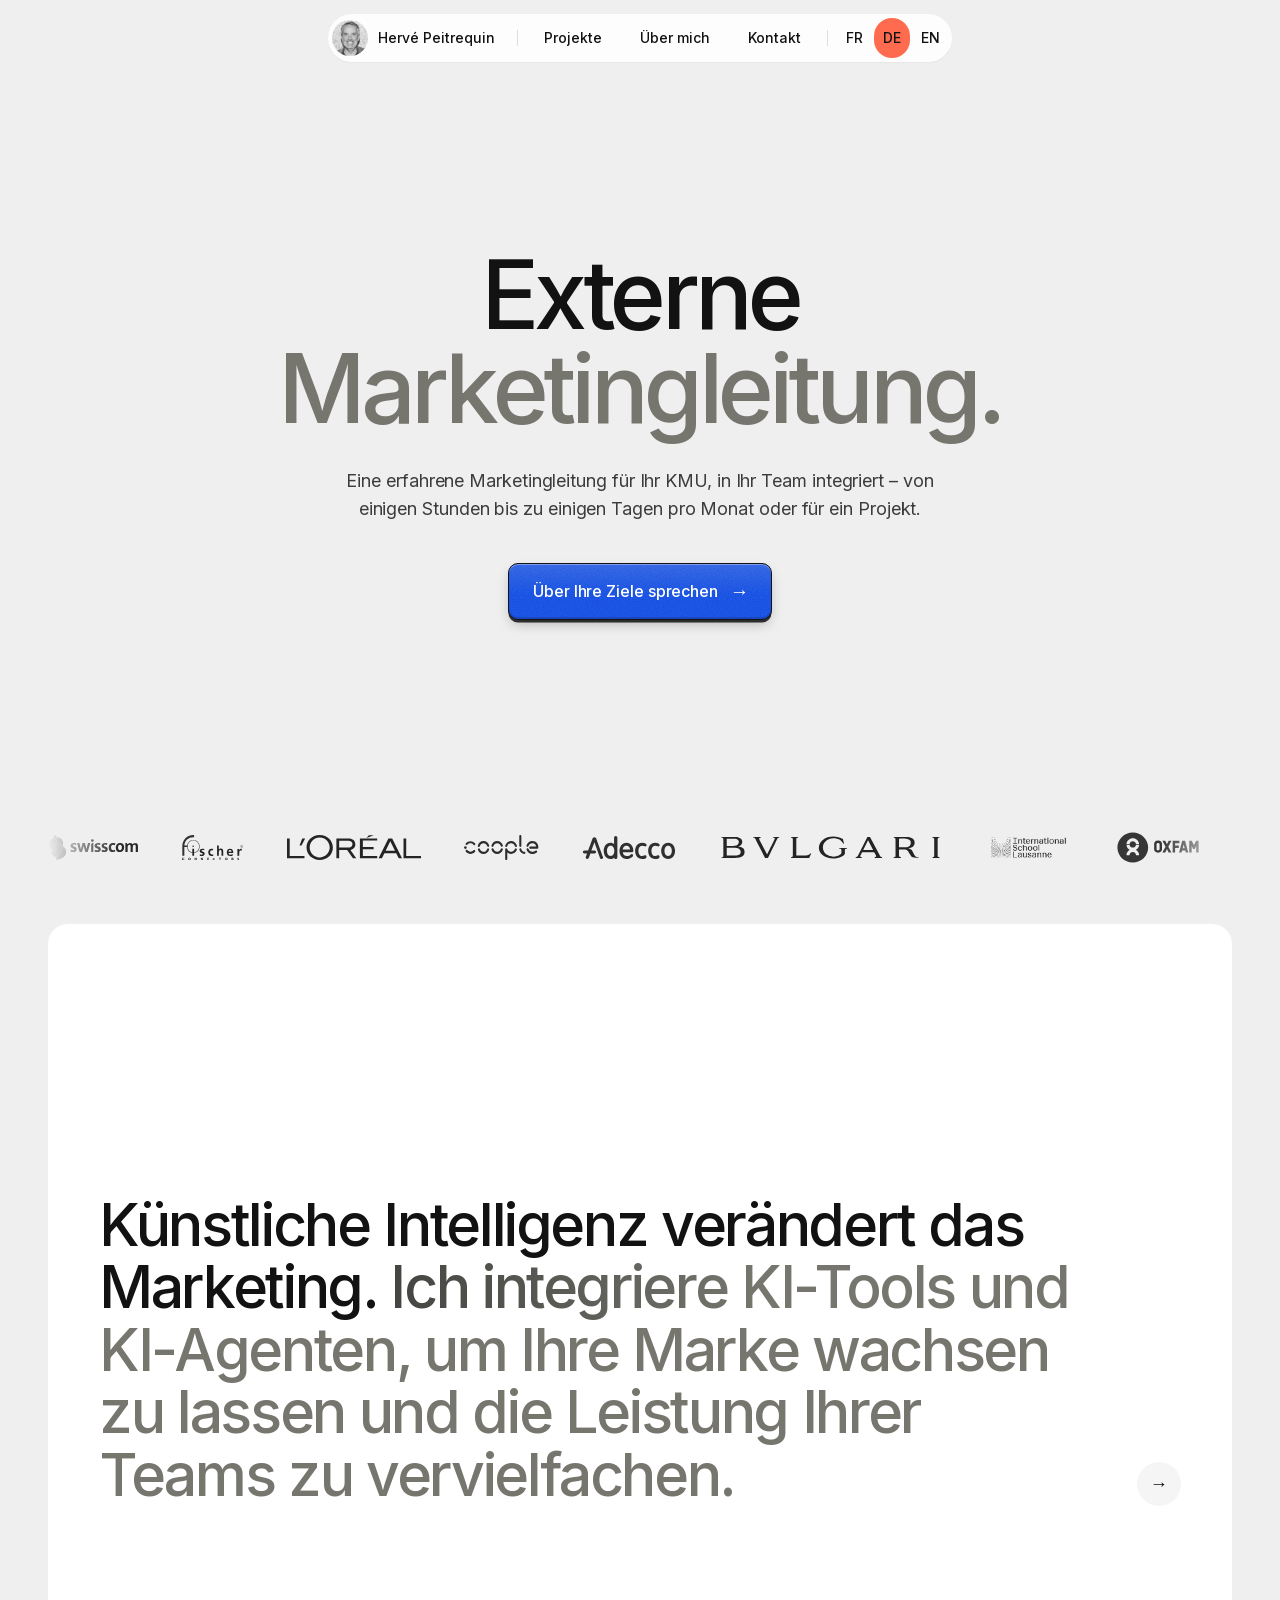
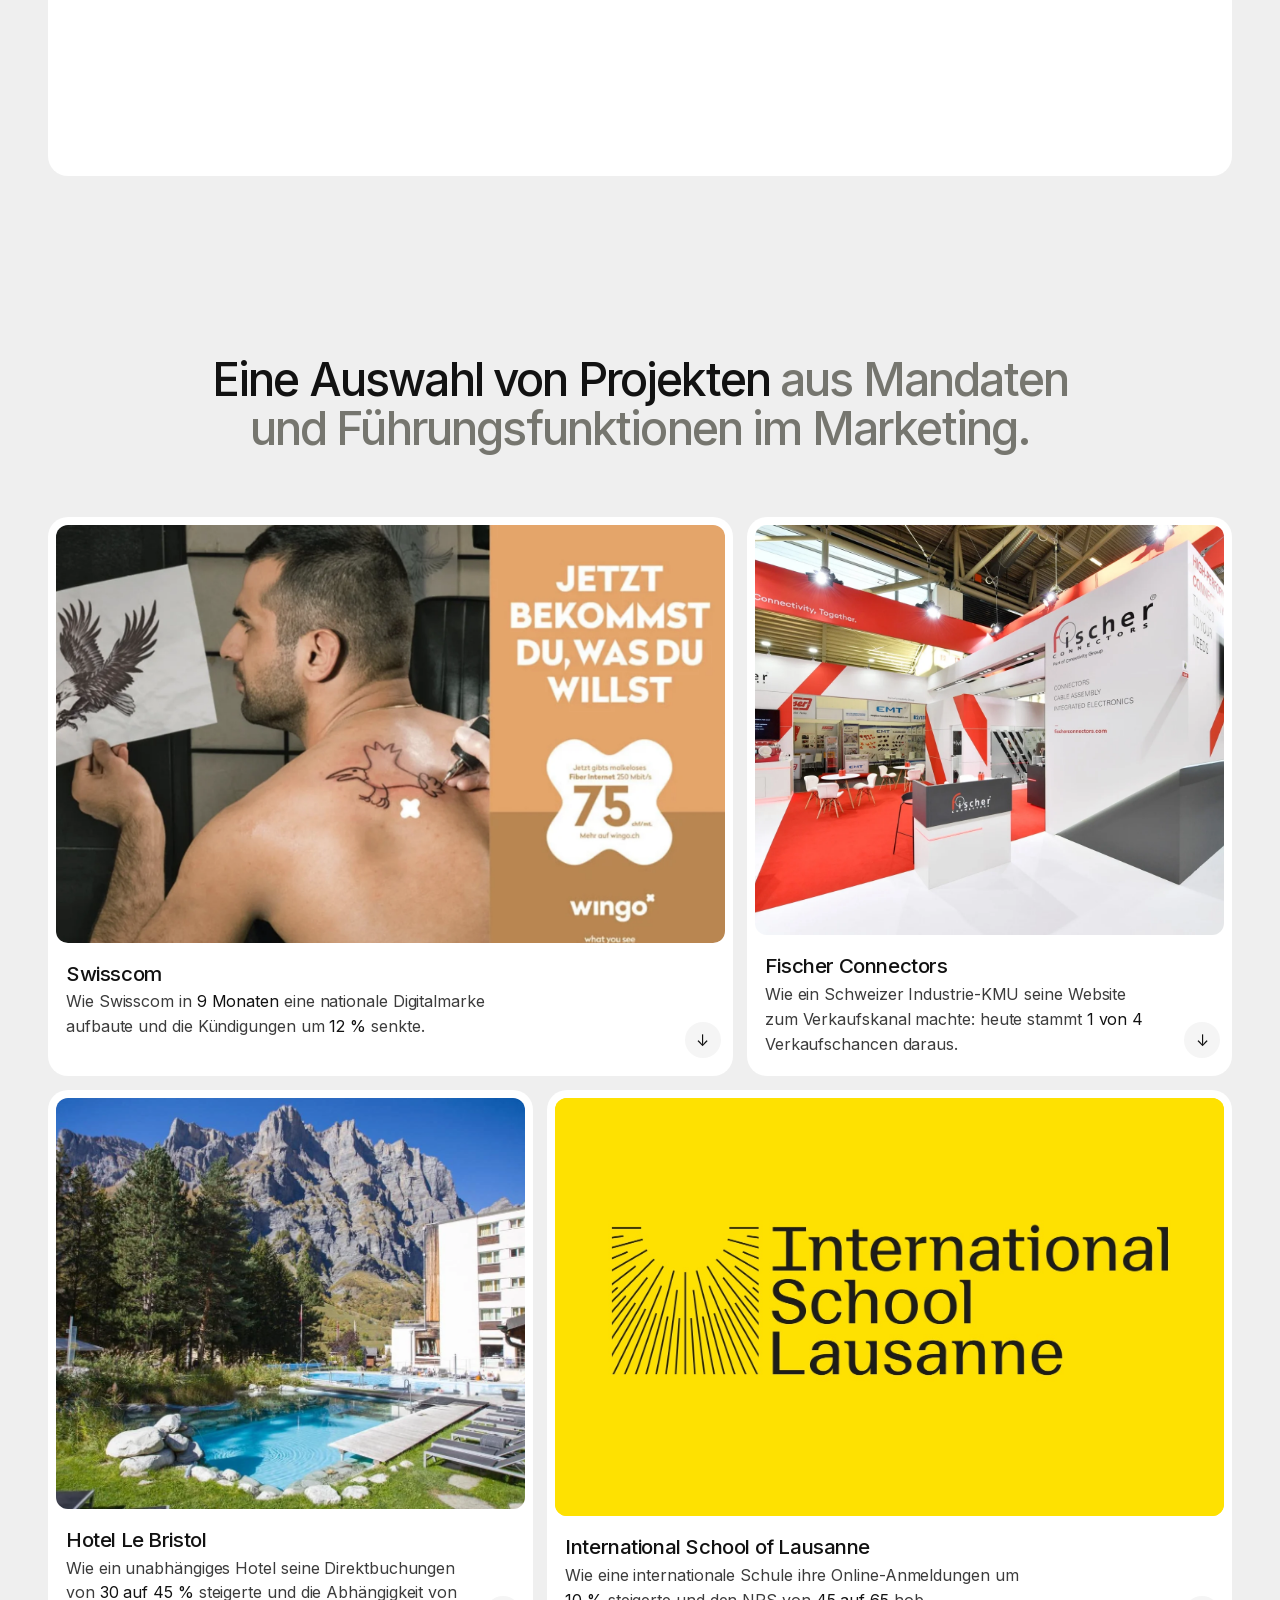
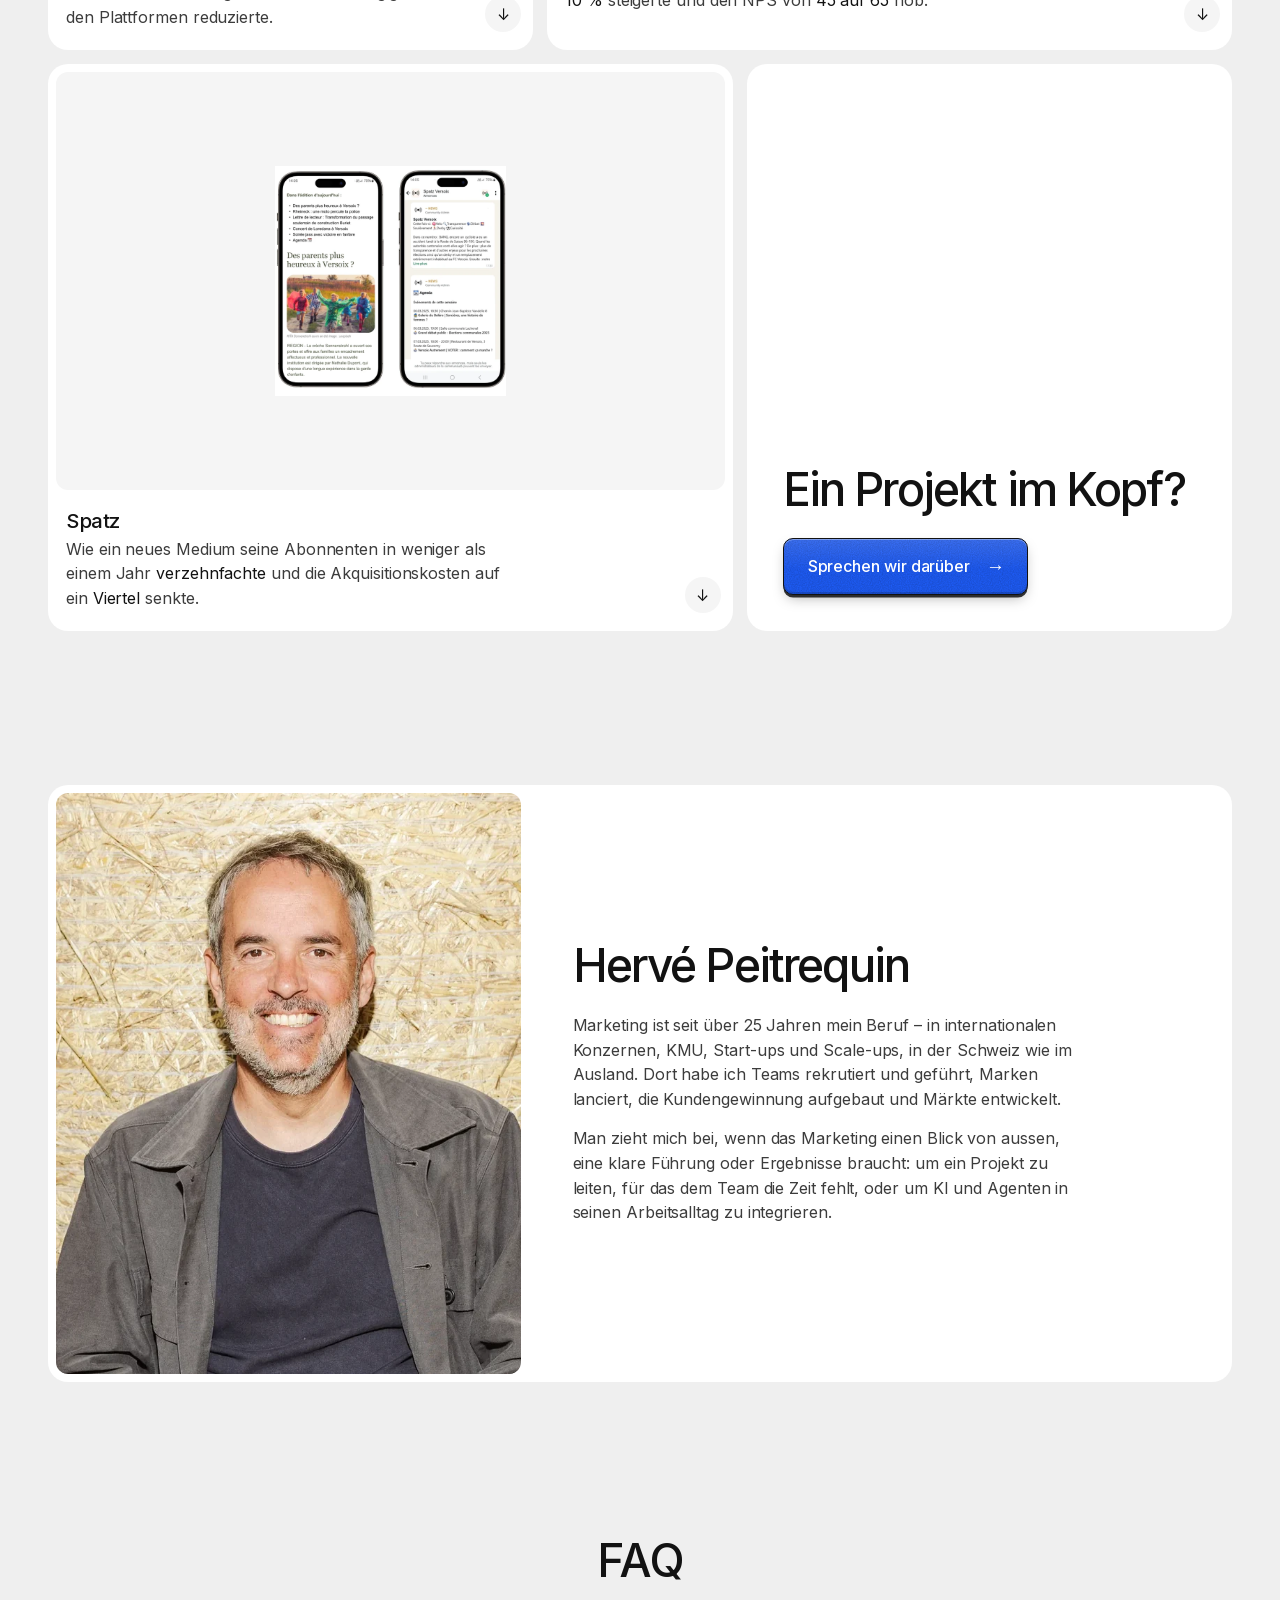
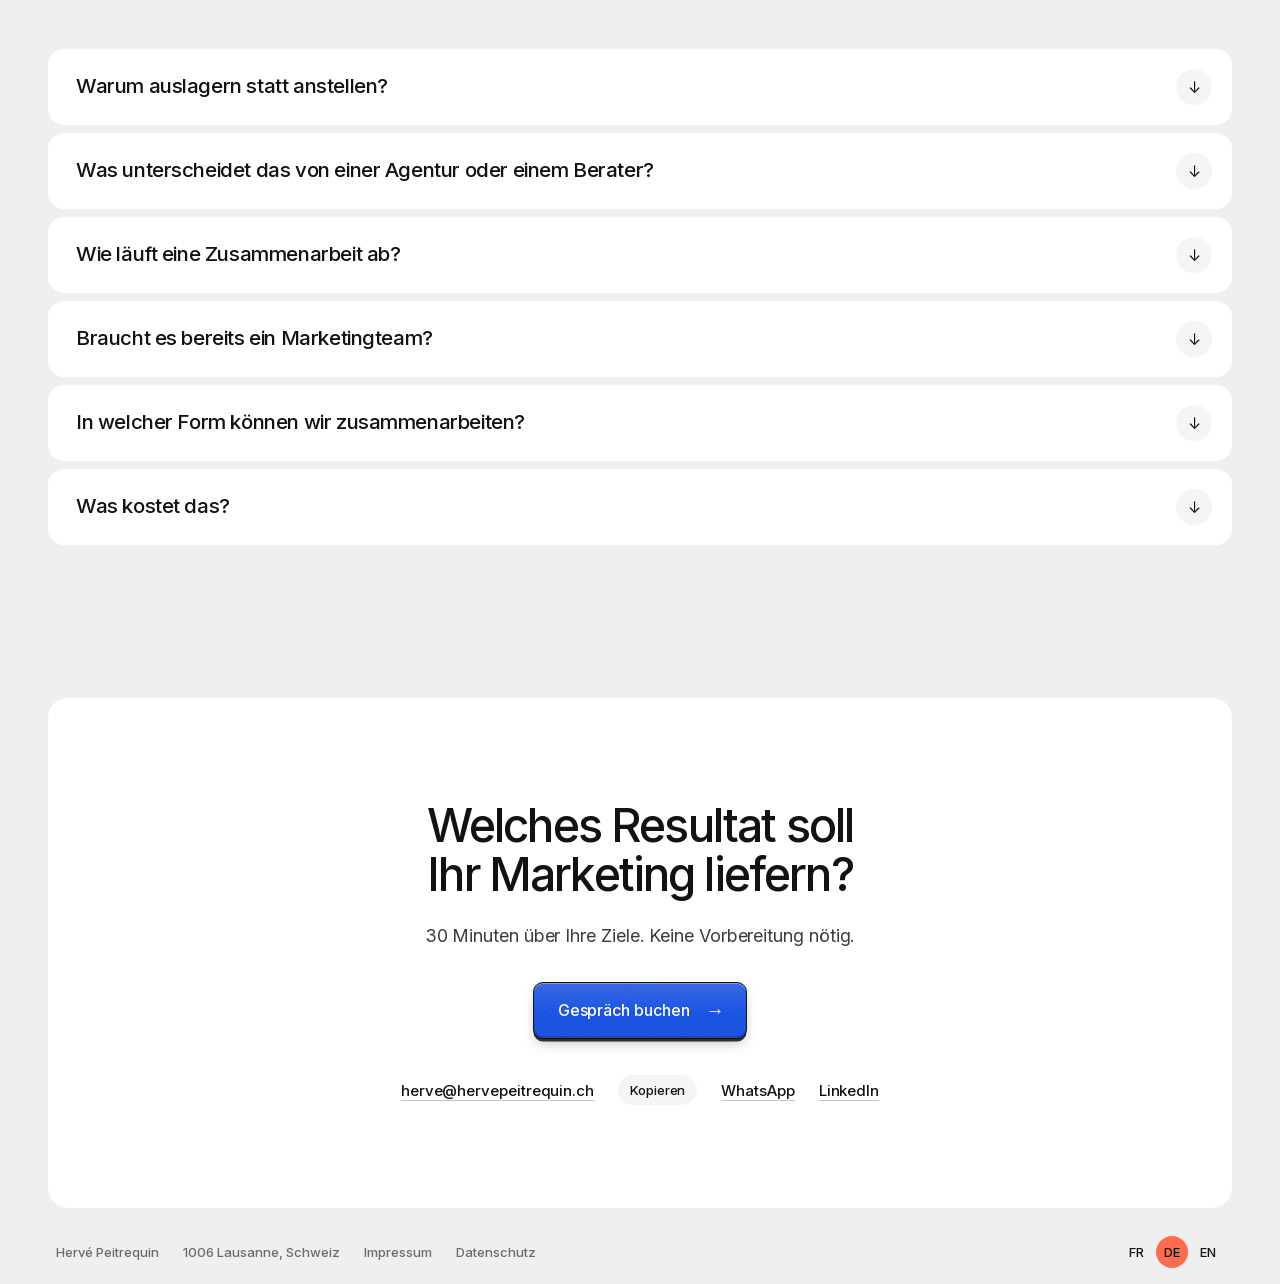
==== commit e8774df3: "Aperçu 1A·y — hero sans illustration, centré Co-Authored-By: Claude Opus 5.5 <noreply@anthropic.com>" ====
--- a/de/index.html
+++ b/de/index.html
@@ -92,7 +92,6 @@
         <a class="btn" href="#contact">Über Ihre Ziele sprechen</a>
       </div>
     </div>
-    <img class="hero-dessin" src="../images/portrait-dessin.webp" srcset="../images/portrait-dessin-1x.webp 880w, ../images/portrait-dessin.webp 1760w" sizes="(min-aspect-ratio: 1/1) 46vw, 80vw" width="1760" height="1868" alt="Gezeichnetes Porträt von Hervé Peitrequin">
     <div class="hero-logos" role="list" aria-label="Referenzen">
       <img role="listitem" src="../images/logos/swisscom.svg" alt="Swisscom">
       <img role="listitem" src="../images/logos/fischer.svg" alt="Fischer Connectors">
--- a/1a.css
+++ b/1a.css
@@ -1177,3 +1177,29 @@
 }
 .ia-texte { font-size: clamp(32px, 4.6vw, 68px); max-width: 20em; line-height: 1.06; }
 .suite > #projets { padding-top: clamp(120px, 14vw, 208px); }
+
+/* ============================================================
+   1A·y — HERO SANS ILLUSTRATION, CENTRÉ
+   titre, phrase et bouton sur l'axe, au centre de l'écran ;
+   les références en bas, centrées
+   ============================================================ */
+.hero, .hero:is(*) {
+  grid-template-columns: minmax(0, 1fr);
+  grid-template-rows: 1fr auto;
+}
+.hero-centre {
+  grid-column: 1; grid-row: 1;
+  width: 100%;
+  max-width: 980px;
+  justify-self: center;
+  align-items: center;
+  text-align: center;
+}
+.hero-centre > p { margin-inline: auto; }
+.hero-cta { align-items: center; justify-content: center; }
+.hero-logos { grid-column: 1; grid-row: 2; justify-content: center; }
+@media (max-aspect-ratio: 1/1), (max-width: 899px) {
+  .hero, .hero:is(*) { grid-template-rows: 1fr auto; row-gap: 24px; }
+  .hero-centre { grid-row: 1; align-self: center; }
+  .hero-logos { grid-row: 2; }
+}
